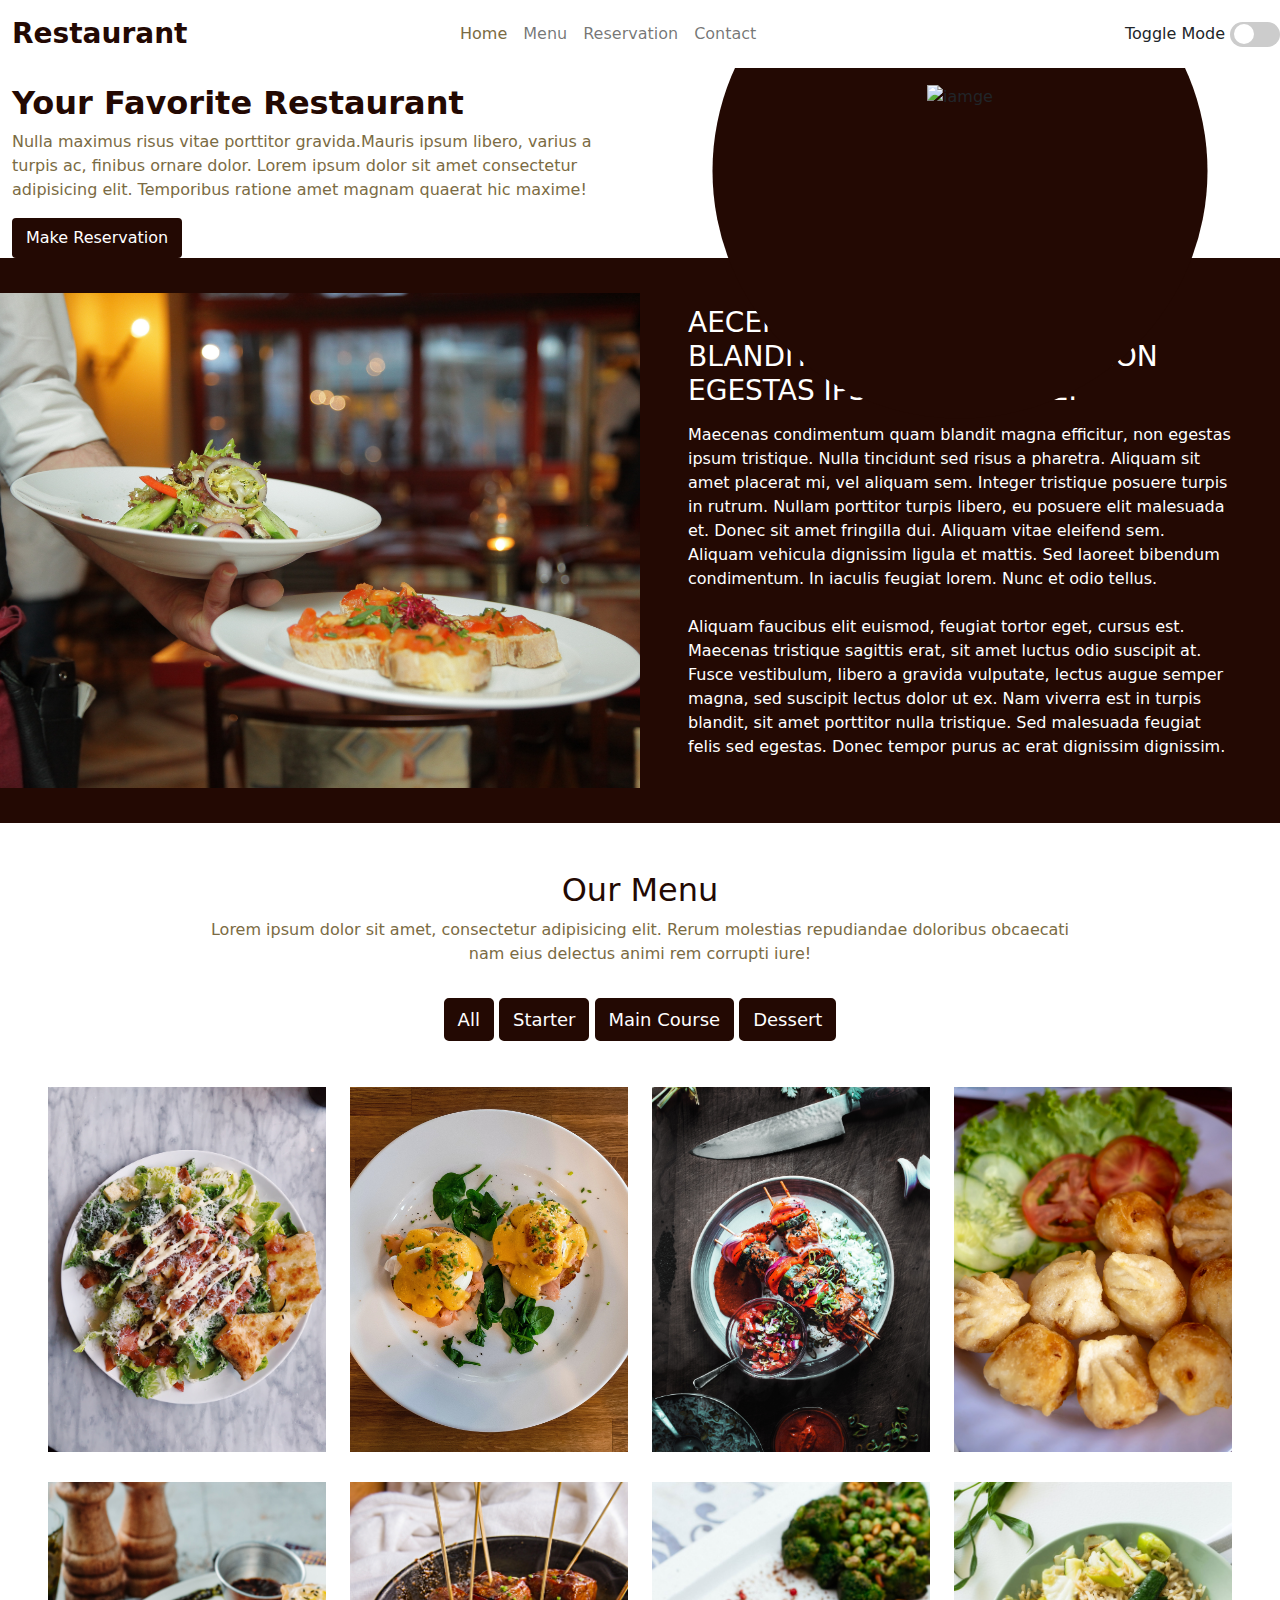
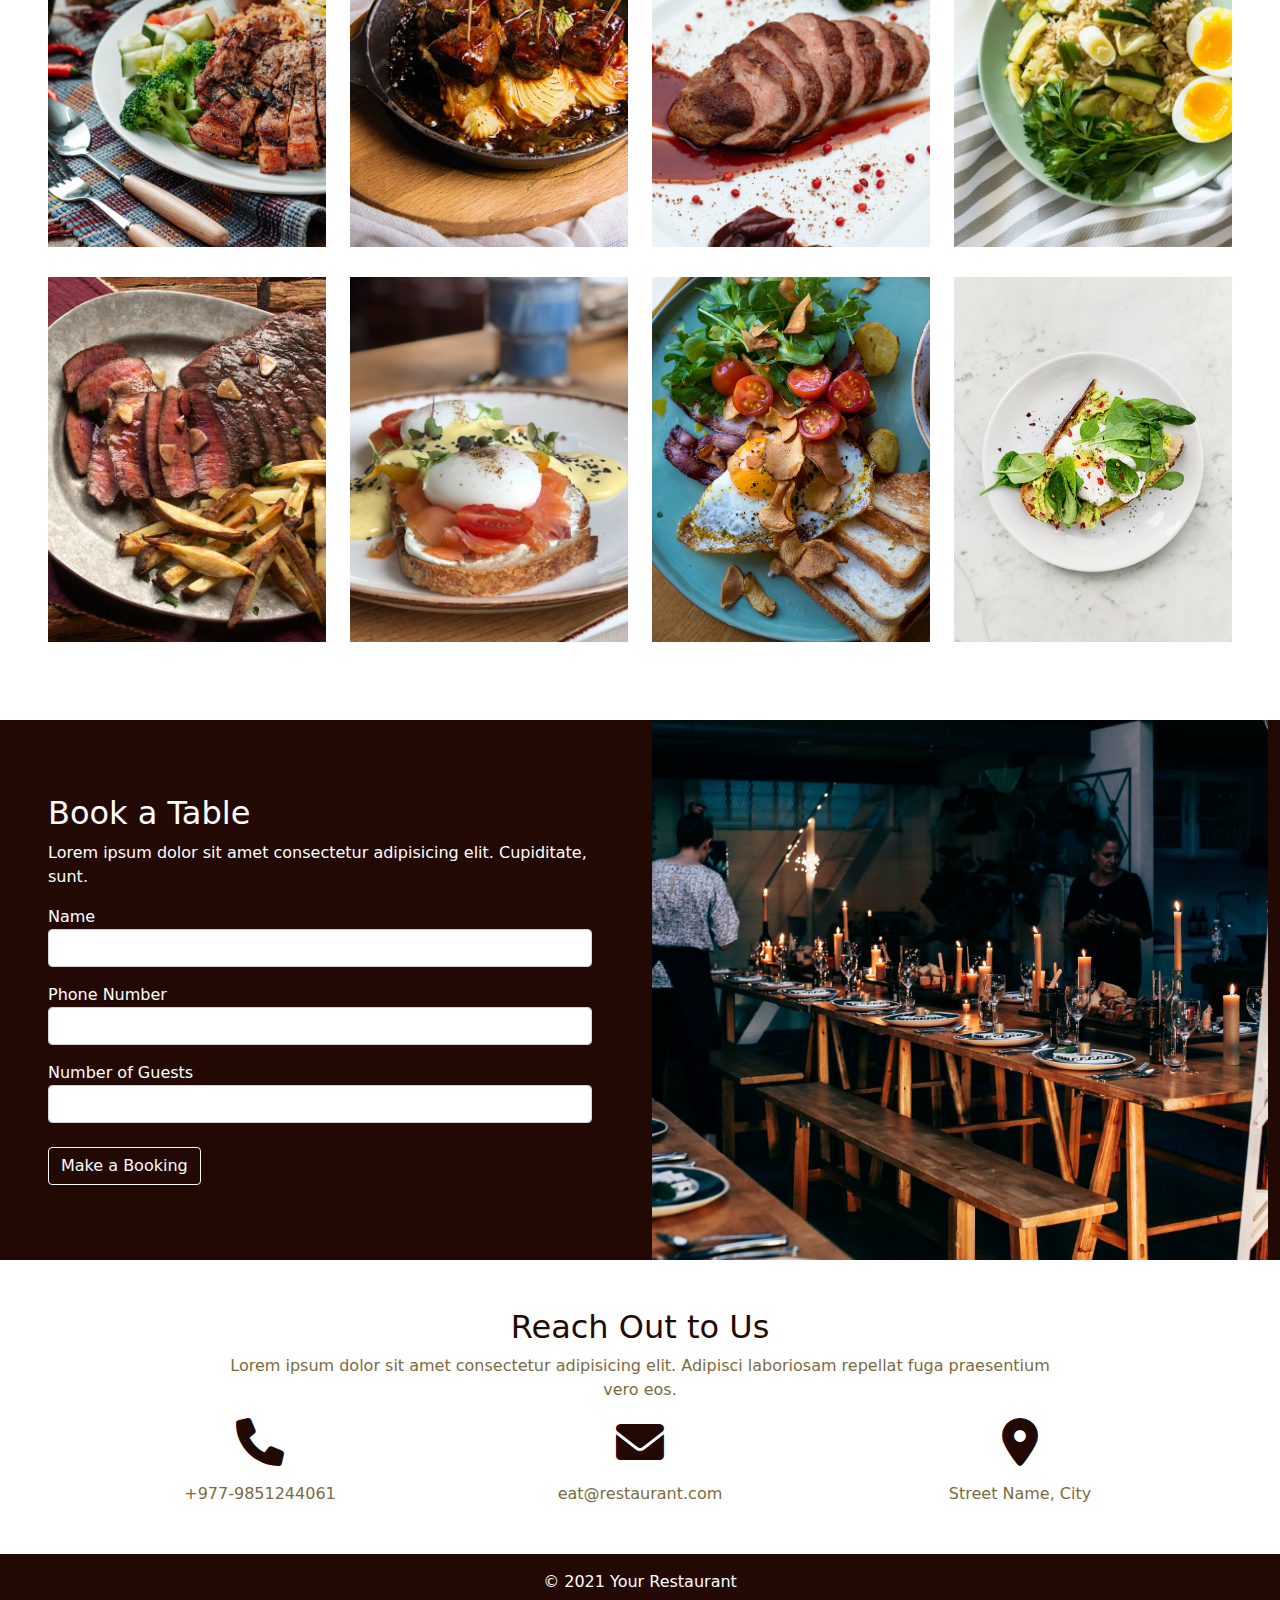
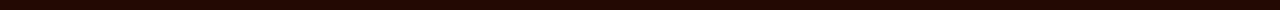
==== index.html @ 5a34866b "first commit, validation is left" ====
<!DOCTYPE html>
<html lang="en">
<head>
    <meta charset="UTF-8">
    <meta name="viewport" content="width=device-width, initial-scale=1.0">
    <meta http-equiv="X-UA-Compatible" content="ie=edge">
    <title>Document</title>

    <link rel="stylesheet" href="https://cdnjs.cloudflare.com/ajax/libs/font-awesome/6.0.0/css/all.min.css">
    <link rel="stylesheet" href="bootstrap/css/bootstrap.min.css">
    <link rel="stylesheet" href="css/style.css">

</head>
<body>
    <nav id="navigation" class="navbar navbar-expand-lg navbar-light bg-white mb-3 fixed sticky-top">
        <div class="container-fluid">
          <a class="navbar-brand fw-bold text-darkbrown fs-3" href="#">Restaurant</a>
          <button class="navbar-toggler" type="button" data-bs-toggle="collapse" data-bs-target="#navbarSupportedContent" aria-controls="navbarSupportedContent" aria-expanded="false" aria-label="Toggle navigation">
            <span class="navbar-toggler-icon"></span>
          </button>
          <div class="collapse navbar-collapse" id="navbarSupportedContent">
            <ul class="navbar-nav mx-auto mb-2 mb-lg-0">
              <li class="nav-item ">
                <a class="nav-link active text-lightbrown" aria-current="page" href="#">Home</a>
              </li>
              <li class="nav-item">
                <a class="nav-link" href="#third">Menu</a>
              </li>
              <li class="nav-item">
                    <a class="nav-link" href="#fourth">Reservation</a>
                  </li>

                  <li class="nav-item">
                        <a class="nav-link" href="#fifth">Contact</a>
                      </li>
            </ul>
          </div>
        </div>
        <div class="d-flex align-items-center w-25 justify-content-end">
        
          <p class="d-inline d-none d-lg-block">Toggle Mode</p>
         <label class="switch d-none d-lg-block">
                          <input type="checkbox"  onclick="darkMode()">
                          <span class="slider round"></span>
          </label>
        </div>
      </nav>

      <div>
    <div id="hero-banner">
                
                        
                    
            <div class="row p-0 m-0">
                <div class="col-md-6 hero-left d-flex align-items-center">
                    <div>
                    <h2 class="text-darkbrown fw-bold">Your Favorite Restaurant</h2>
                    <p class="text-lightbrown">Nulla maximus risus vitae porttitor gravida.Mauris ipsum libero, varius a turpis ac, finibus ornare dolor. Lorem ipsum dolor sit amet consectetur adipisicing elit. Temporibus ratione amet magnam quaerat hic maxime!</p>
                    <button class="btn btn-darkbrown"> Make Reservation</button>
                    </div>
                </div>
                <div class="col-md-6 hero-right text-center position-relative">
                    <img src="img/chef.png" class="img-fluid" alt="iamge">
                    <div class="circle position-absolute bg-darkbrown"></div>
                </div>
            </div>
        </div>
    

    <section id="second">
      <div class="container-fluid ">
        <div class="row bg-darkbrown d-flex align-items-center">
          <div class="image-holder col-md-6 p-0">
            <img src="img/dish.jpeg" class="img-fluid " alt="dish">
          </div>
          <div class="col-md-6 px-5 py-5 text-white">
            <h3 class="text-uppercase mb-3">aecenas condimentum quam blandit magna efficitur, non egestas ipsum tristique.</h3>
            <p>Maecenas condimentum quam blandit magna efficitur, non egestas ipsum tristique. Nulla tincidunt sed risus a pharetra. Aliquam sit amet placerat mi, vel aliquam sem. Integer tristique posuere turpis in rutrum. Nullam porttitor turpis libero, eu posuere elit malesuada et. Donec sit amet fringilla dui. Aliquam vitae eleifend sem. Aliquam vehicula dignissim ligula et mattis. Sed laoreet bibendum condimentum. In iaculis feugiat lorem. Nunc et odio tellus.<br /><br />

                Aliquam faucibus elit euismod, feugiat tortor eget, cursus est. Maecenas tristique sagittis erat, sit amet luctus odio suscipit at. Fusce vestibulum, libero a gravida vulputate, lectus augue semper magna, sed suscipit lectus dolor ut ex. Nam viverra est in turpis blandit, sit amet porttitor nulla tristique. Sed malesuada feugiat felis sed egestas. Donec tempor purus ac erat dignissim dignissim.</p>
          </div>
        </div>
      </div>
    </section>

    <section id="third" class="py-5">

 <div class="container-fluid px-5">
  
    <div class="heading text-center">
      <h2 class="text-darkbrown">Our Menu</h2>
      <p class="w-75 mx-auto text-lightbrown">Lorem ipsum dolor sit amet, consectetur adipisicing elit. Rerum molestias repudiandae doloribus obcaecati nam eius delectus animi rem corrupti iure!</p>
    </div>

    <div class="text-center pt-3">
        <button class="btn btn-darkbrown filter-button" data-filter="all">All</button>
        <button class="btn btn-darkbrown  filter-button" data-filter="starter">Starter</button>
        <button class="btn btn-darkbrown  filter-button" data-filter="maincourse">Main Course</button>
        <button class="btn btn-darkbrown  filter-button" data-filter="dessert">Dessert</button>
        
    </div>

<div class="row pt-3">

        <div class="gallery_product col-lg-3 col-md-3 col-sm-6 col-xs-6 filter starter">
          <div class="img-wrapper">  
          <img src="img/food5.jpeg">

          <div class="menu-text text-center">
              <div>
              <h5 class="p-0">Delicious Food</h5>
              <p class="p-0 m-0">Lorem ipsum dolor sit amet consectetur.</p>
              <p class="p-0 m-0">$50</p>
            </div>
          </div>
          </div>
        </div>

        <div class="gallery_product col-lg-3 col-md-3 col-sm-6 col-xs-6 filter maincourse">
            <div class="img-wrapper">  
                <img src="img/food2.jpeg">

                <div class="menu-text text-center">
                    <div>
                    <h5 class="p-0">Delicious Food</h5>
                    <p class="p-0 m-0">Lorem ipsum dolor sit amet consectetur.</p>
                    <p class="p-0 m-0">$50</p>
                  </div>
                </div>
                </div>
        </div>

        <div class="gallery_product col-lg-3 col-md-3 col-sm-6 col-xs-6 filter dessert">
            <div class="img-wrapper">  
                <img src="img/food3.jpeg">

                <div class="menu-text text-center">
                  <div>
                  <h5 class="p-0">Delicious Food</h5>
                  <p class="p-0 m-0">Lorem ipsum dolor sit amet consectetur.</p>
                  <p class="p-0 m-0">$50</p>
                </div>
              </div>
            </div>
        </div>

        <div class="gallery_product col-lg-3 col-md-3 col-sm-6 col-xs-6 filter starter">
            <div class="img-wrapper">  
                <img src="img/food4.jpeg">

                <div class="menu-text text-center">
                    <div>
                    <h5 class="p-0">Delicious Food</h5>
                    <p class="p-0 m-0">Lorem ipsum dolor sit amet consectetur.</p>
                    <p class="p-0 m-0">$50</p>
                  </div>
                </div>
                </div>
        </div>

        <div class="gallery_product col-lg-3 col-md-3 col-sm-6 col-xs-6 filter starter">
            <div class="img-wrapper">  
            <img src="img/food6.jpeg">
  
            <div class="menu-text text-center">
                <div>
                <h5 class="p-0">Delicious Food</h5>
                <p class="p-0 m-0">Lorem ipsum dolor sit amet consectetur.</p>
                <p class="p-0 m-0">$50</p>
              </div>
            </div>
            </div>
          </div>
  
          <div class="gallery_product col-lg-3 col-md-3 col-sm-6 col-xs-6 filter dessert">
              <div class="img-wrapper">  
                  <img src="img/food7.jpeg">
  
                  <div class="menu-text text-center">
                      <div>
                      <h5 class="p-0">Delicious Food</h5>
                      <p class="p-0 m-0">Lorem ipsum dolor sit amet consectetur.</p>
                      <p class="p-0 m-0">$50</p>
                    </div>
                  </div>
                  </div>
          </div>
  
          <div class="gallery_product col-lg-3 col-md-3 col-sm-6 col-xs-6 filter maincourse">
              <div class="img-wrapper">  
                  <img src="img/ffood8.jpeg">
  
                  <div class="menu-text text-center">
                    <div>
                    <h5 class="p-0">Delicious Food</h5>
                    <p class="p-0 m-0">Lorem ipsum dolor sit amet consectetur.</p>
                    <p class="p-0 m-0">$50</p>
                  </div>
                </div>
              </div>
          </div>
  
          <div class="gallery_product col-lg-3 col-md-3 col-sm-6 col-xs-6 filter dessert">
              <div class="img-wrapper">  
                  <img src="img/food9.jpeg">
  
                  <div class="menu-text text-center">
                      <div>
                      <h5 class="p-0">Delicious Food</h5>
                      <p class="p-0 m-0">Lorem ipsum dolor sit amet consectetur.</p>
                      <p class="p-0 m-0">$50</p>
                    </div>
                  </div>
                  </div>
          </div>

          <div class="gallery_product col-lg-3 col-md-3 col-sm-6 col-xs-6 filter maincourse">
              <div class="img-wrapper">  
              <img src="img/food10.jpeg">
    
              <div class="menu-text text-center">
                  <div>
                  <h5 class="p-0">Delicious Food</h5>
                  <p class="p-0 m-0">Lorem ipsum dolor sit amet consectetur.</p>
                  <p class="p-0 m-0">$50</p>
                </div>
              </div>
              </div>
            </div>
    
            <div class="gallery_product col-lg-3 col-md-3 col-sm-6 col-xs-6 filter maincourse">
                <div class="img-wrapper">  
                    <img src="img/food11.jpeg">
    
                    <div class="menu-text text-center">
                        <div>
                        <h5 class="p-0">Delicious Food</h5>
                        <p class="p-0 m-0">Lorem ipsum dolor sit amet consectetur.</p>
                        <p class="p-0 m-0">$50</p>
                      </div>
                    </div>
                    </div>
            </div>
    
            <div class="gallery_product col-lg-3 col-md-3 col-sm-6 col-xs-6 filter starter">
                <div class="img-wrapper">  
                    <img src="img/food12.jpeg">
    
                    <div class="menu-text text-center">
                      <div>
                      <h5 class="p-0">Delicious Food</h5>
                      <p class="p-0 m-0">Lorem ipsum dolor sit amet consectetur.</p>
                      <p class="p-0 m-0">$50</p>
                    </div>
                  </div>
                </div>
            </div>
    
            <div class="gallery_product col-lg-3 col-md-3 col-sm-6 col-xs-6 filter dessert">
                <div class="img-wrapper">  
                    <img src="img/food1.jpeg">
    
                    <div class="menu-text text-center">
                        <div>
                        <h5 class="p-0">Delicious Food</h5>
                        <p class="p-0 m-0">Lorem ipsum dolor sit amet consectetur.</p>
                        <p class="p-0 m-0">$50</p>
                      </div>
                    </div>
                    </div>
            </div>

    </div>
</div>
</section>

<section id="fourth" class="bg-darkbrown">
    <div class="container-fluid ">
      
      <div class="row">
      
      <div class="col-md-6 px-5 d-flex align-items-center justify-content-center py-5">
       <div>
        <h2 class="text-white">Book a Table</h2>
        <p class="text-white">Lorem ipsum dolor sit amet consectetur adipisicing elit. Cupiditate, sunt.</p>
       <form action="#">
         
          <label for="name" class="text-white">Name</label>
         <input type="text" id="name" name="name" class="form-control">

         <label for="phNumber" class="text-white mt-3">Phone Number</label>
         <input type="text" id="phNumber" name="phNumber" class="form-control">

         <label for="phNumber" class="text-white mt-3">Number of Guests</label>
         <input type="number" id="phNumber" name="phNumber" class="form-control">

         <button type="submit" class="btn btn-outline-light mt-4">Make a Booking</button>
       </form>
      </div>
    </div>

    <div class="col-md-6 image-holder">
        <img src="img/pexels-photo-4992830.jpeg" class="img-fluid" alt="">
      </div>
    </div>
    </div>
  </section>

  <section id="fifth" class="py-5">
    <div class="container">
      <div class="heading text-center">
        <h2 class="text-darkbrown">Reach Out to Us</h2>
        <p class="w-75 mx-auto text-lightbrown">Lorem ipsum dolor sit amet consectetur adipisicing elit. Adipisci laboriosam repellat fuga praesentium vero eos.</p>
      </div>
      <div class="row mt-3">
        <div class="col-md-4">
          <i class="fa fa-3x fa-phone text-darkbrown d-block text-center"></i>
          <a href="tel:+9779851244061" class="text-center d-block mt-3 text-lightbrown text-decoration-none">+977-9851244061</a>
        </div>
        <div class="col-md-4">
            <i class="fa fa-3x fa-envelope text-darkbrown d-block text-center"></i>
            <a href="mailto: eat@restaurant.com" class="text-center d-block mt-3 text-lightbrown text-decoration-none">eat@restaurant.com</a>
          </div>
          <div class="col-md-4">
              <i class="fa fa-3x fa-location-dot text-darkbrown d-block text-center"></i>
              <a href="#" class="text-center d-block mt-3 text-lightbrown text-decoration-none">Street Name, City</a>
            </div>
      </div>
    </div>
  </section>

  <section id="footer" class="bg-darkbrown">
    <div class="container-fluid p-3">
      <p class="text-white text-center p-0 m-0">&copy; 2021 Your Restaurant</p>
    </div>
  </section>

</div>

   
    <script src="//code.jquery.com/jquery-1.11.1.min.js"></script>
    <script src="bootstrap/js/bootstrap.bundle.min.js"></script>
    <script src="js/main.js"></script>
</body>
</html>
---- css/style.css ----
* {
  margin: 0;
  padding: 0;
  -webkit-box-sizing: border-box;
          box-sizing: border-box;
}

.bg-darkbrown {
  -webkit-transition: 1s;
  transition: 1s;
  background: #230903;
}

.text-darkbrown {
  color: #230903 !important;
}

.text-lightbrown {
  color: #7B6B43 !important;
}

.btn-darkbrown {
  background: #230903;
  color: white;
  border: 2px solid #230903;
}

.btn-darkbrown:hover {
  background: white;
  color: #230903;
  border: 2px solid #230903;
}

.btn-lightbrown {
  background: #7B6B43;
  color: white;
  border: 2px solid #7B6B43;
}

.btn-lightbrown:hover {
  background: white;
  color: #7B6B43;
  border: 2px solid #7B6B43;
}

body nav p {
  position: absolute;
  top: 50%;
  -webkit-transform: translateY(-50%);
          transform: translateY(-50%);
  margin-right: 55px;
}

body nav .switch {
  position: relative;
  display: inline-block;
  width: 50px;
  height: 25px;
}

body nav .switch input {
  opacity: 0;
  width: 0;
  height: 0;
}

body nav .slider {
  position: absolute;
  cursor: pointer;
  top: 0;
  left: 0;
  right: 0;
  bottom: 0;
  background-color: #ccc;
  -webkit-transition: .4s;
  transition: .4s;
  border-radius: 35px;
}

body nav .slider:before {
  position: absolute;
  content: "";
  height: 20px;
  width: 20px;
  left: 4px;
  bottom: 50%;
  -webkit-transform: translateY(50%);
          transform: translateY(50%);
  background-color: white;
  -webkit-transition: .4s;
  transition: .4s;
  border-radius: 50%;
}

body nav input:checked + .slider {
  background-color: #230903;
}

body nav input:focus + .slider {
  -webkit-box-shadow: 0 0 1px #230903;
          box-shadow: 0 0 1px #230903;
}

body nav input:checked + .slider:before {
  -webkit-transform: translateX(22px);
  transform: translate(22px, 50%);
}

body.darkmode {
  background: black;
  color: grey !important;
}

body.darkmode a {
  color: white !important;
}

body #hero-banner .hero-right img {
  position: relative;
  height: 75vh;
  width: auto;
  -o-object-fit: cover;
     object-fit: cover;
  z-index: 99;
}

body #hero-banner .hero-right .circle {
  height: 55vh;
  width: 55vh;
  top: 50%;
  left: 50%;
  -webkit-transform: translate(-50%, -50%);
          transform: translate(-50%, -50%);
  border-radius: 50%;
}

body #second .image-holder {
  height: 55vh;
  overflow: hidden;
}

body #second .image-holder img {
  height: 100%;
  width: 100%;
  -o-object-fit: cover;
     object-fit: cover;
}

body #third .gallery_product {
  position: relative;
}

body #third .gallery_product img {
  height: 365px;
  width: 100%;
  -o-object-fit: cover;
     object-fit: cover;
  display: block;
}

body #third .gallery_product .img-wrapper:before {
  content: "";
  position: absolute;
  height: 85%;
  width: 85%;
  background-color: #230903;
  opacity: 0;
  top: 50%;
  left: 50%;
  -webkit-transform: translate(-50%, -50%);
          transform: translate(-50%, -50%);
  -webkit-transition: 0.3s;
  transition: 0.3s;
}

body #third .gallery_product .img-wrapper:hover::before {
  opacity: 0.6;
  -webkit-transition: 0.3s;
  transition: 0.3s;
}

body #third .gallery_product .img-wrapper:hover .menu-text {
  opacity: 1;
  -webkit-transition: 0.3s;
  transition: 0.3s;
  top: 50%;
}

body #third .gallery_product .img-wrapper .menu-text {
  position: absolute;
  top: 60%;
  left: 50%;
  -webkit-transform: translate(-50%, -50%);
          transform: translate(-50%, -50%);
  color: white;
  opacity: 0;
  -webkit-transition: 0.3s;
  transition: 0.3s;
}

body #third .gallery_product .img-wrapper .menu-text:hover {
  opacity: 1;
}

body #third .gallery-title {
  font-size: 36px;
  color: #42B32F;
  text-align: center;
  font-weight: 500;
  margin-bottom: 70px;
}

body #third .gallery-title:after {
  content: "";
  position: absolute;
  width: 7.5%;
  left: 46.5%;
  height: 45px;
  border-bottom: 1px solid #5e5e5e;
}

body #third .filter-button {
  font-size: 18px;
  border-radius: 5px;
  text-align: center;
  color: #fff;
  margin-bottom: 30px;
}

body #third .filter-button:hover {
  font-size: 18px;
  border: 1px solid #230903;
  border-radius: 5px;
  text-align: center;
  color: #230903;
  background-color: white;
}

body #third .port-image {
  width: 100%;
}

body #third .gallery_product {
  margin-bottom: 30px;
}

body #fourth img {
  height: 60vh;
  width: 100%;
  -o-object-fit: cover;
     object-fit: cover;
}

body .white-text {
  color: white !important;
}

body .nav-background {
  background: #000 !important;
}

@media (max-width: 500px) {
  .circle {
    height: 300px !important;
    width: 300px !important;
  }
}
/*# sourceMappingURL=style.css.map */
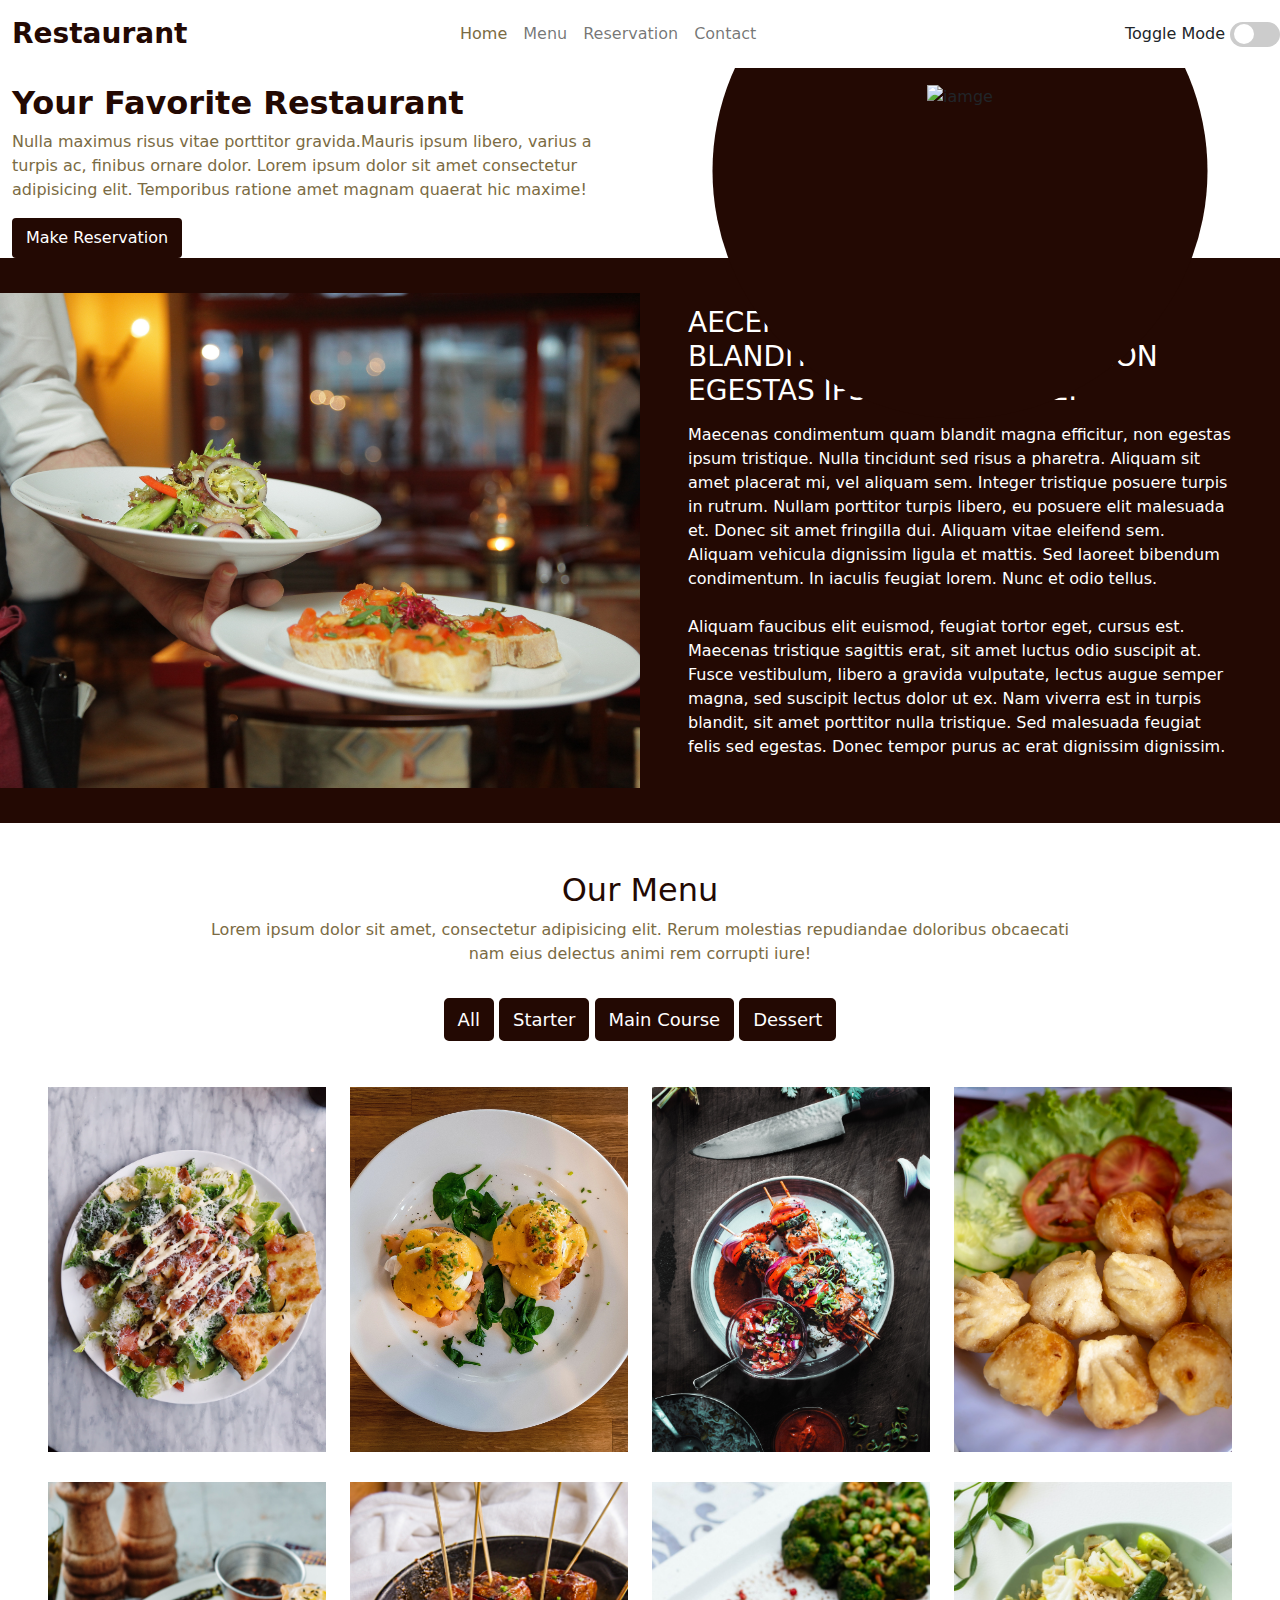
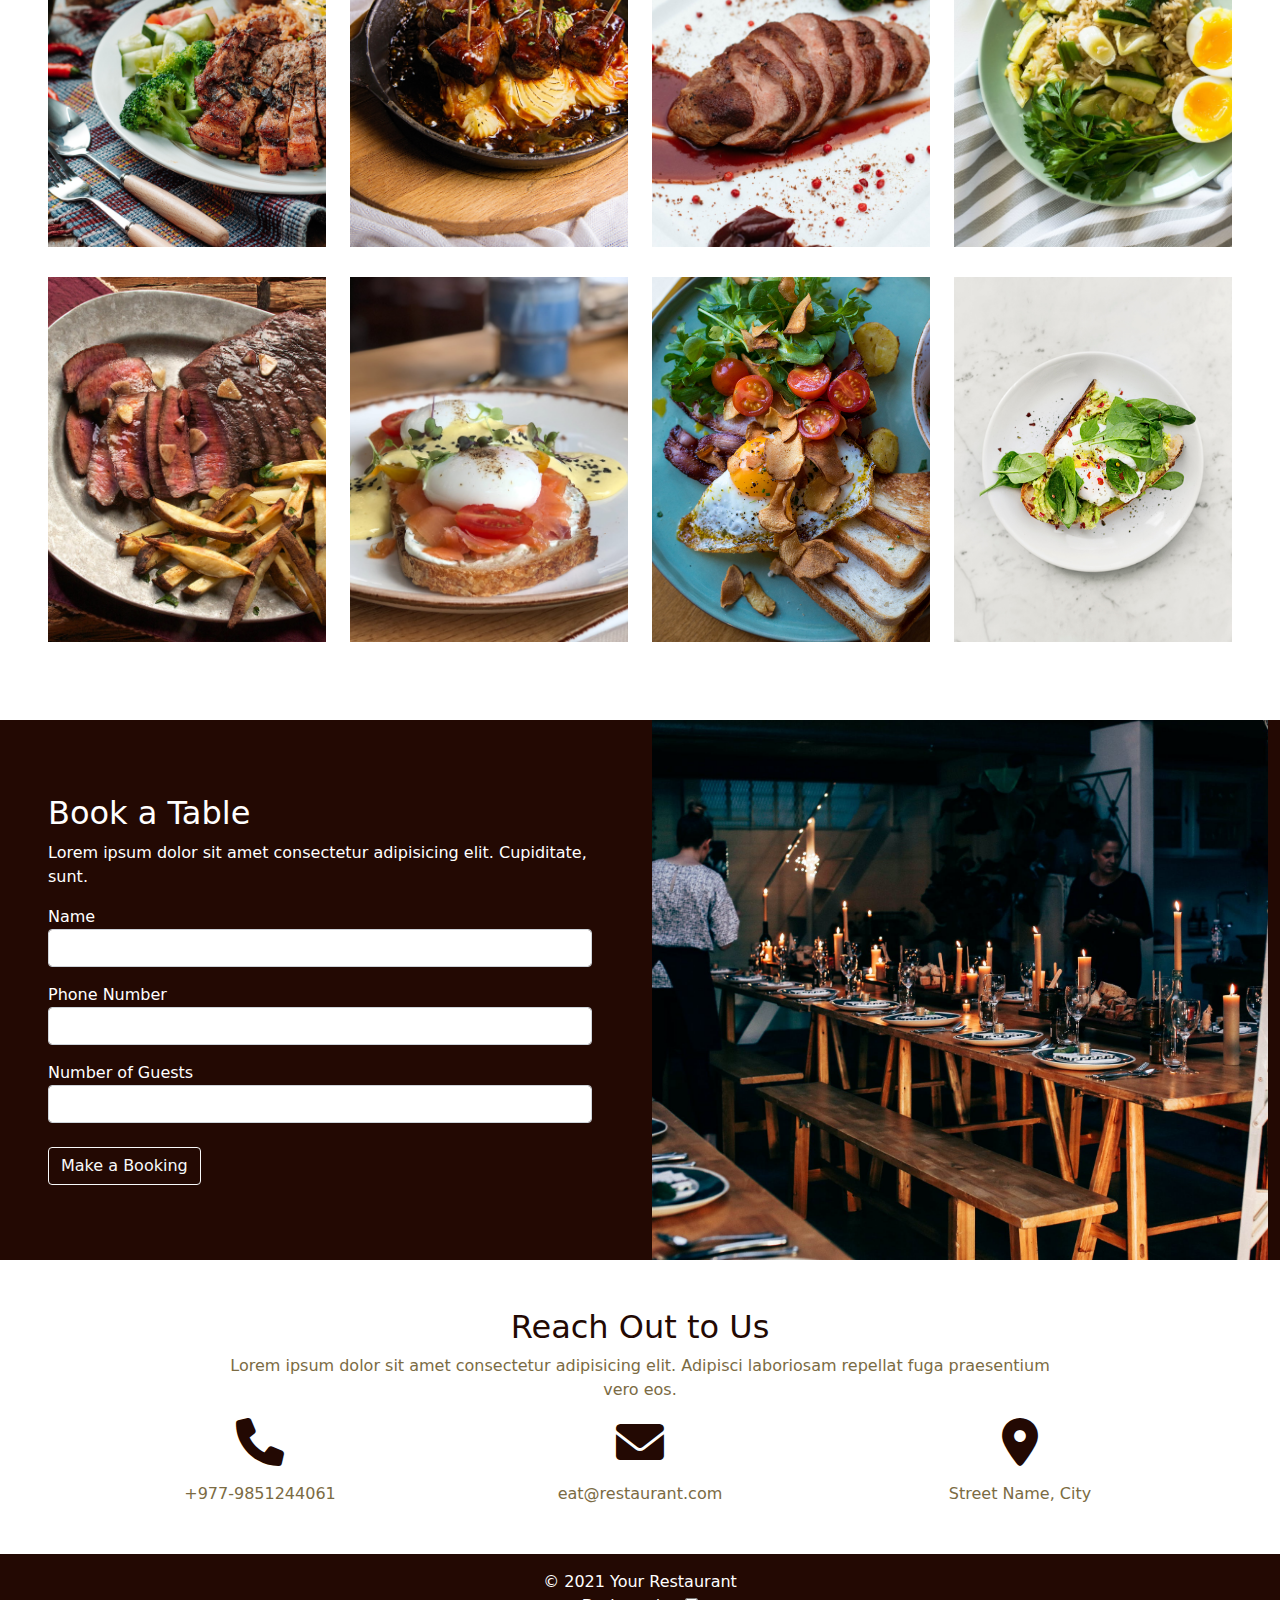
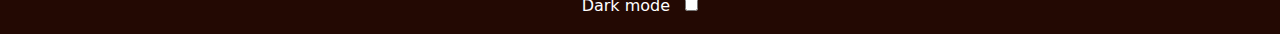
==== commit cab2145c: "dark mode checkbox added for mobile devices" ====
--- a/index.html
+++ b/index.html
@@ -332,6 +332,12 @@
   <section id="footer" class="bg-darkbrown">
     <div class="container-fluid p-3">
       <p class="text-white text-center p-0 m-0">&copy; 2021 Your Restaurant</p>
+
+      <label class="switch d-none d-lg-block text-center">
+        <a class="text-white text-decoration-none">Dark mode</a> &nbsp;
+          <input type="checkbox"  onclick="darkMode()">
+          <span class="slider round"></span>
+</label>
     </div>
   </section>
 
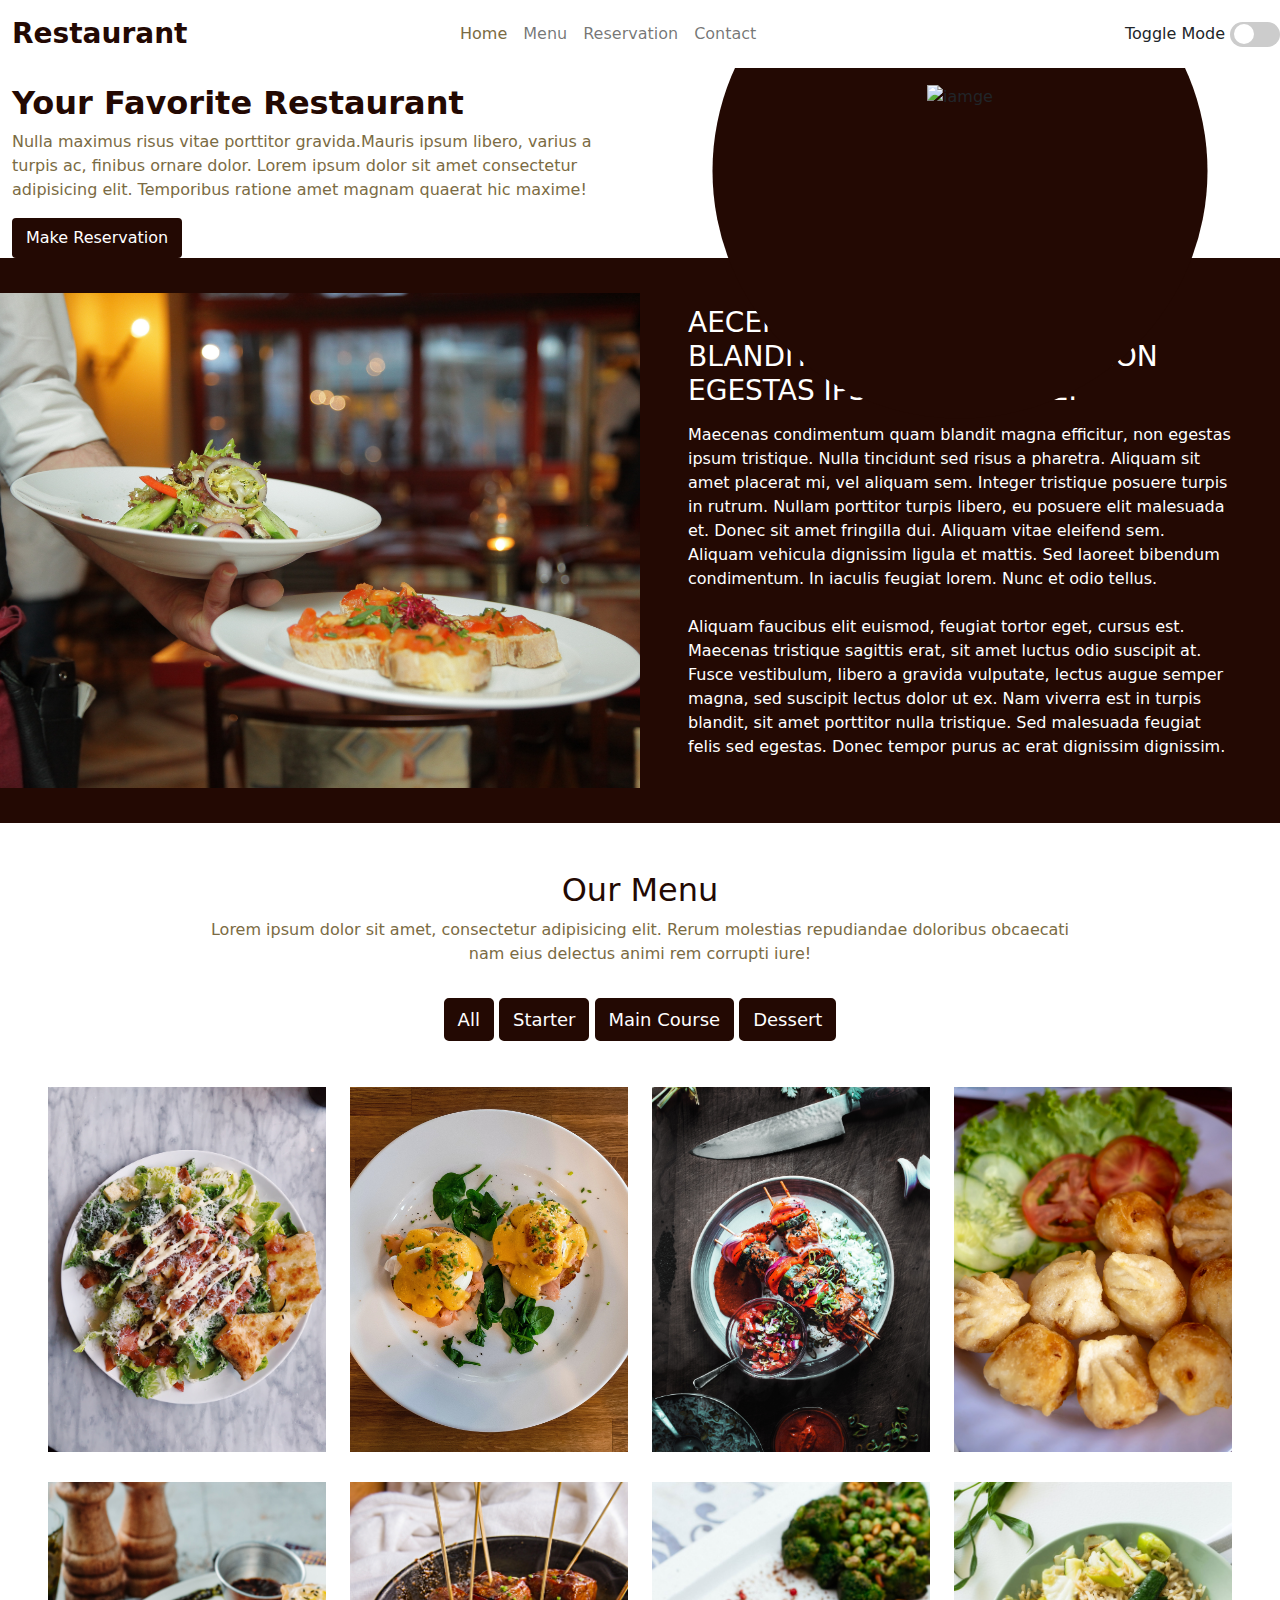
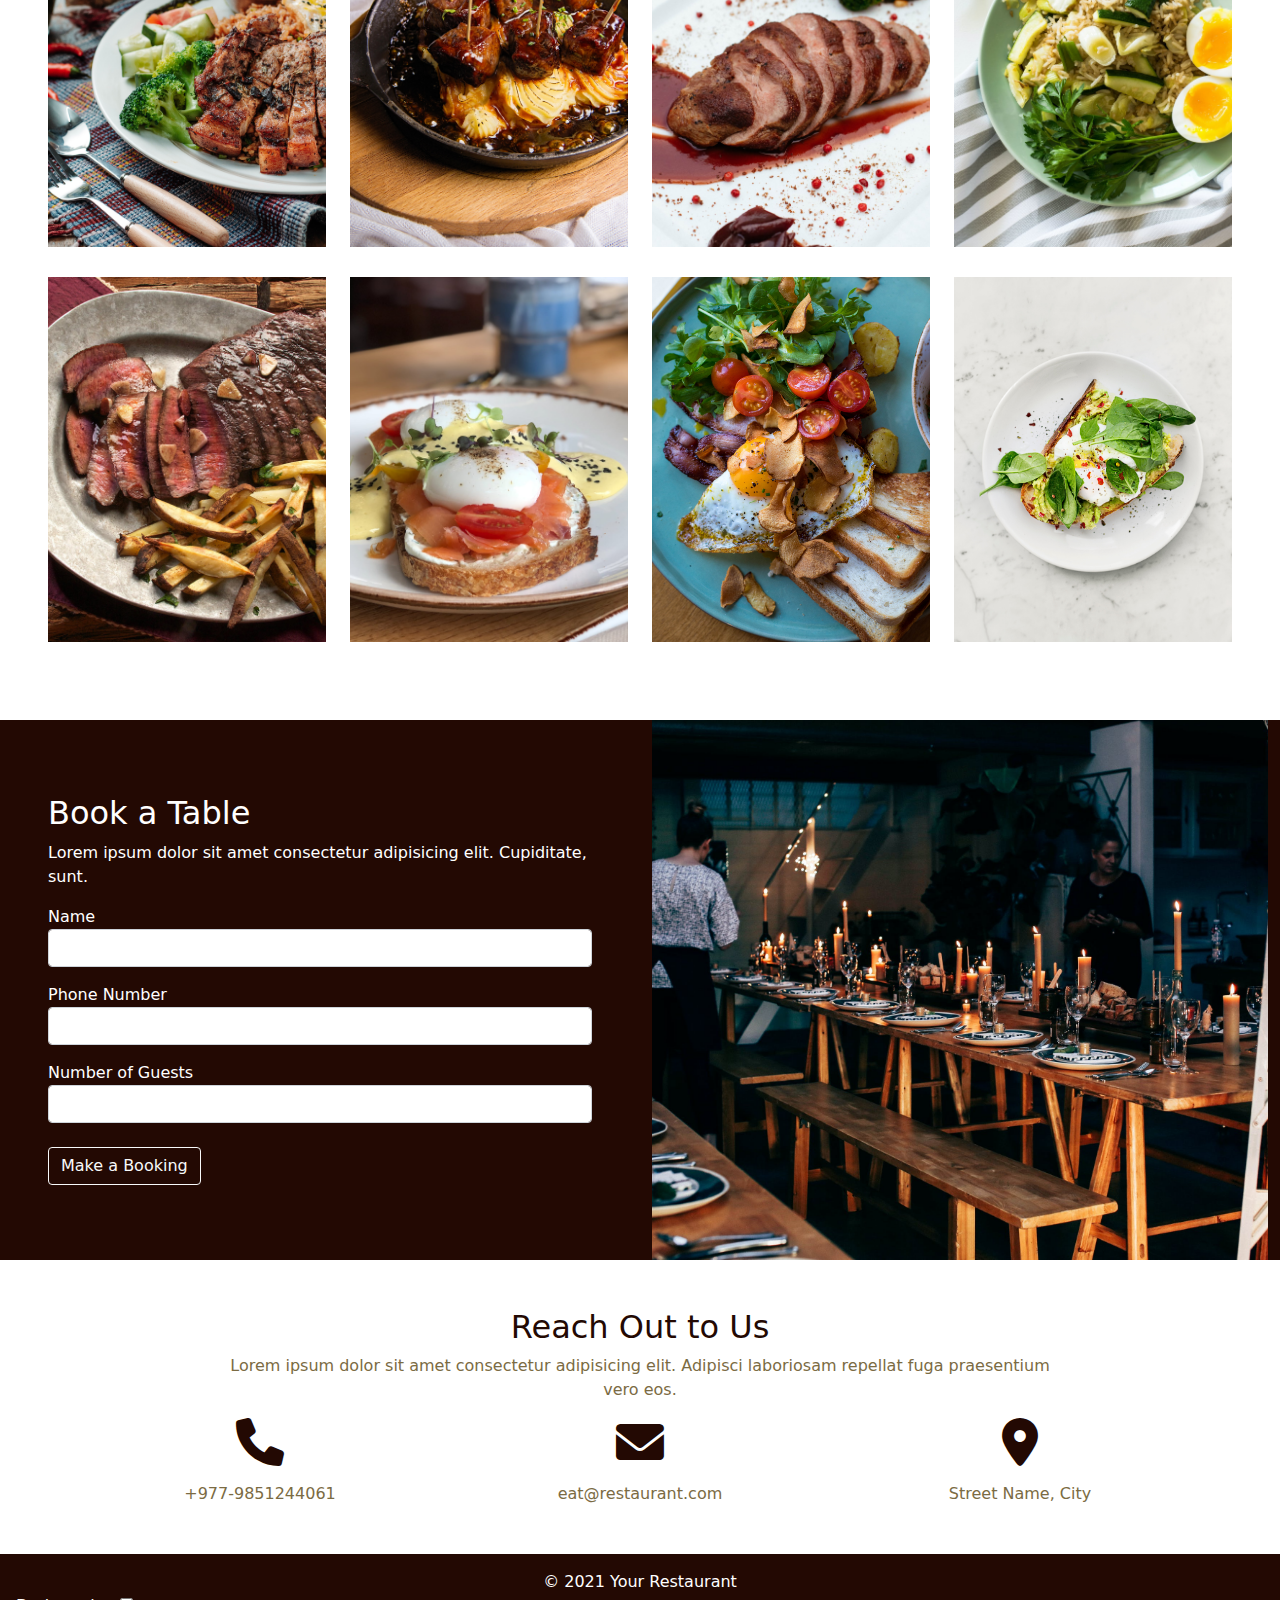
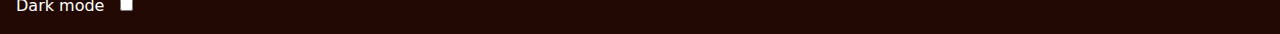
==== commit abf33a2e: "dark mode display issue solved" ====
--- a/index.html
+++ b/index.html
@@ -333,7 +333,7 @@
     <div class="container-fluid p-3">
       <p class="text-white text-center p-0 m-0">&copy; 2021 Your Restaurant</p>
 
-      <label class="switch d-none d-lg-block text-center">
+      <label class="switch text-center">
         <a class="text-white text-decoration-none">Dark mode</a> &nbsp;
           <input type="checkbox"  onclick="darkMode()">
           <span class="slider round"></span>
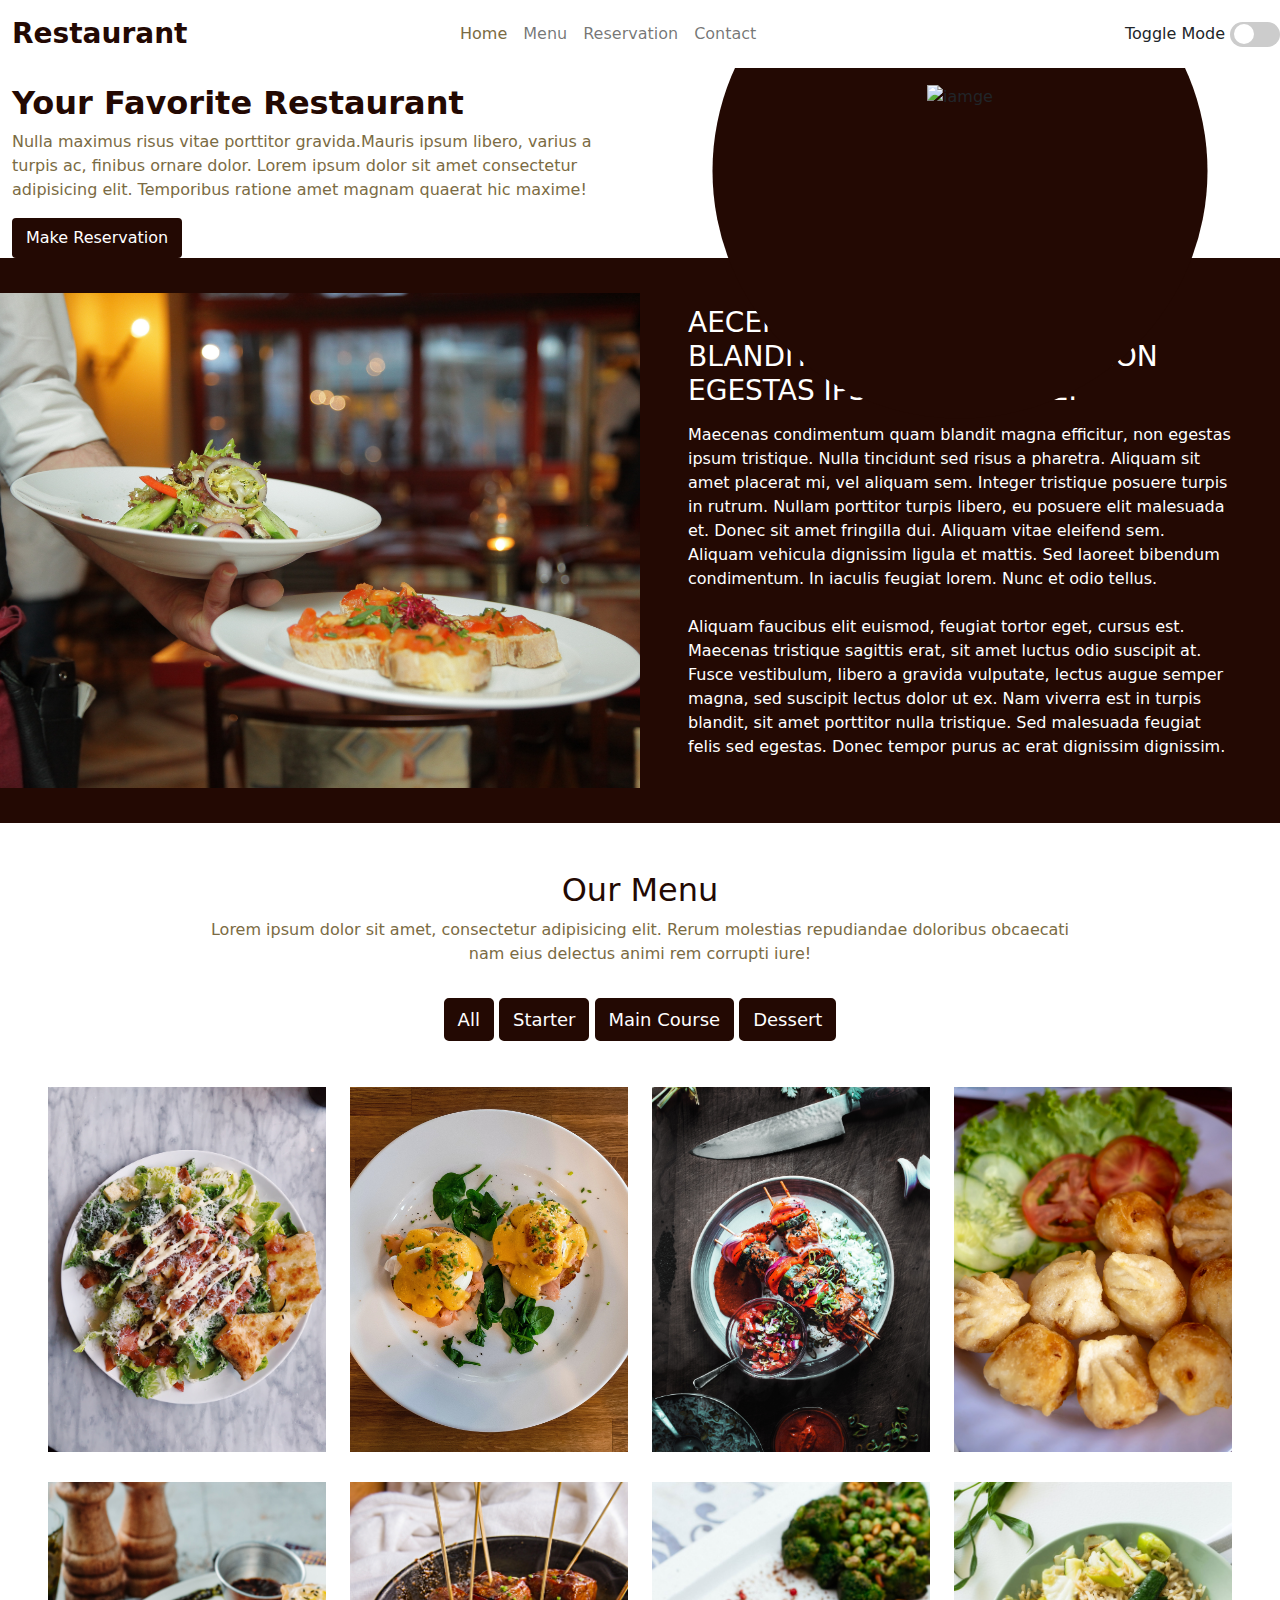
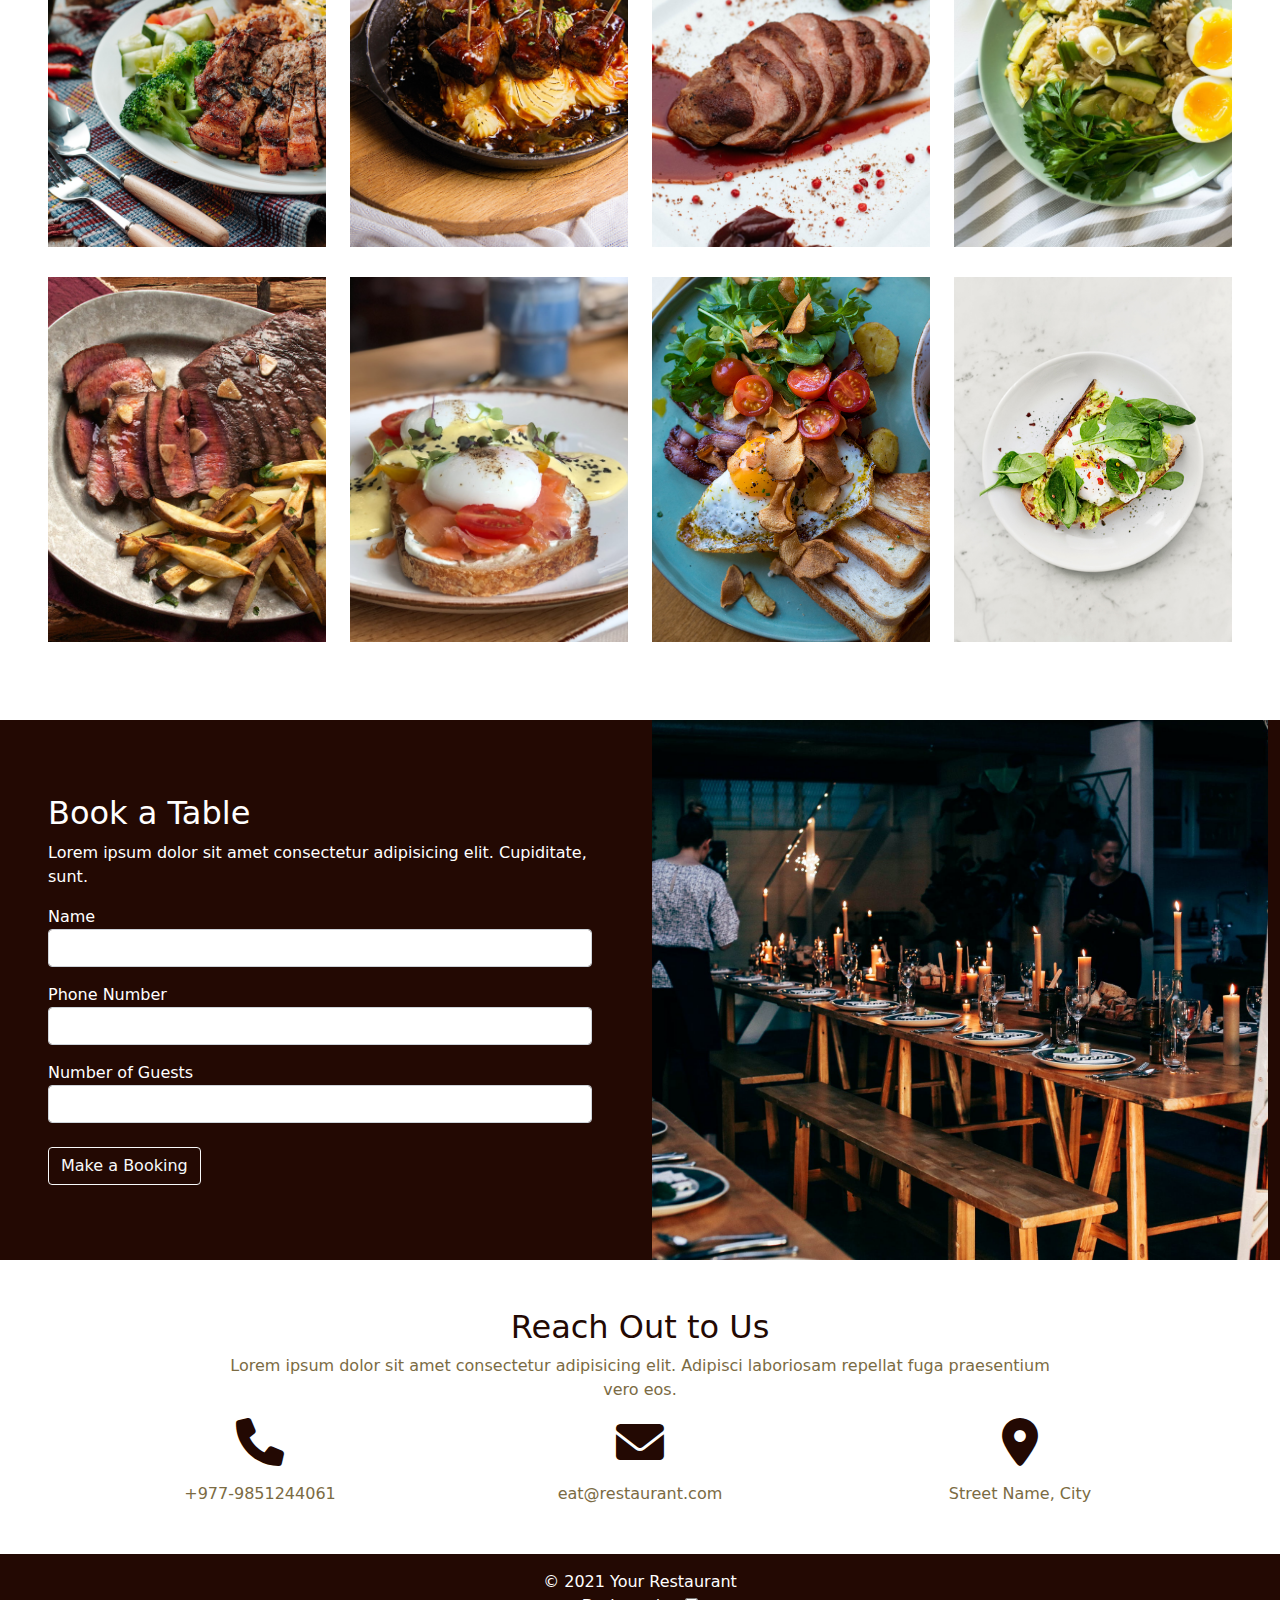
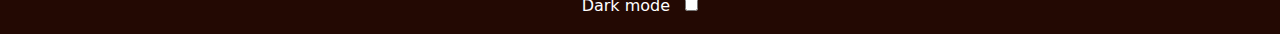
==== commit c8134244: "display align  issue resloved" ====
--- a/index.html
+++ b/index.html
@@ -333,7 +333,7 @@
     <div class="container-fluid p-3">
       <p class="text-white text-center p-0 m-0">&copy; 2021 Your Restaurant</p>
 
-      <label class="switch text-center">
+      <label class="switch d-lg-block text-center">
         <a class="text-white text-decoration-none">Dark mode</a> &nbsp;
           <input type="checkbox"  onclick="darkMode()">
           <span class="slider round"></span>
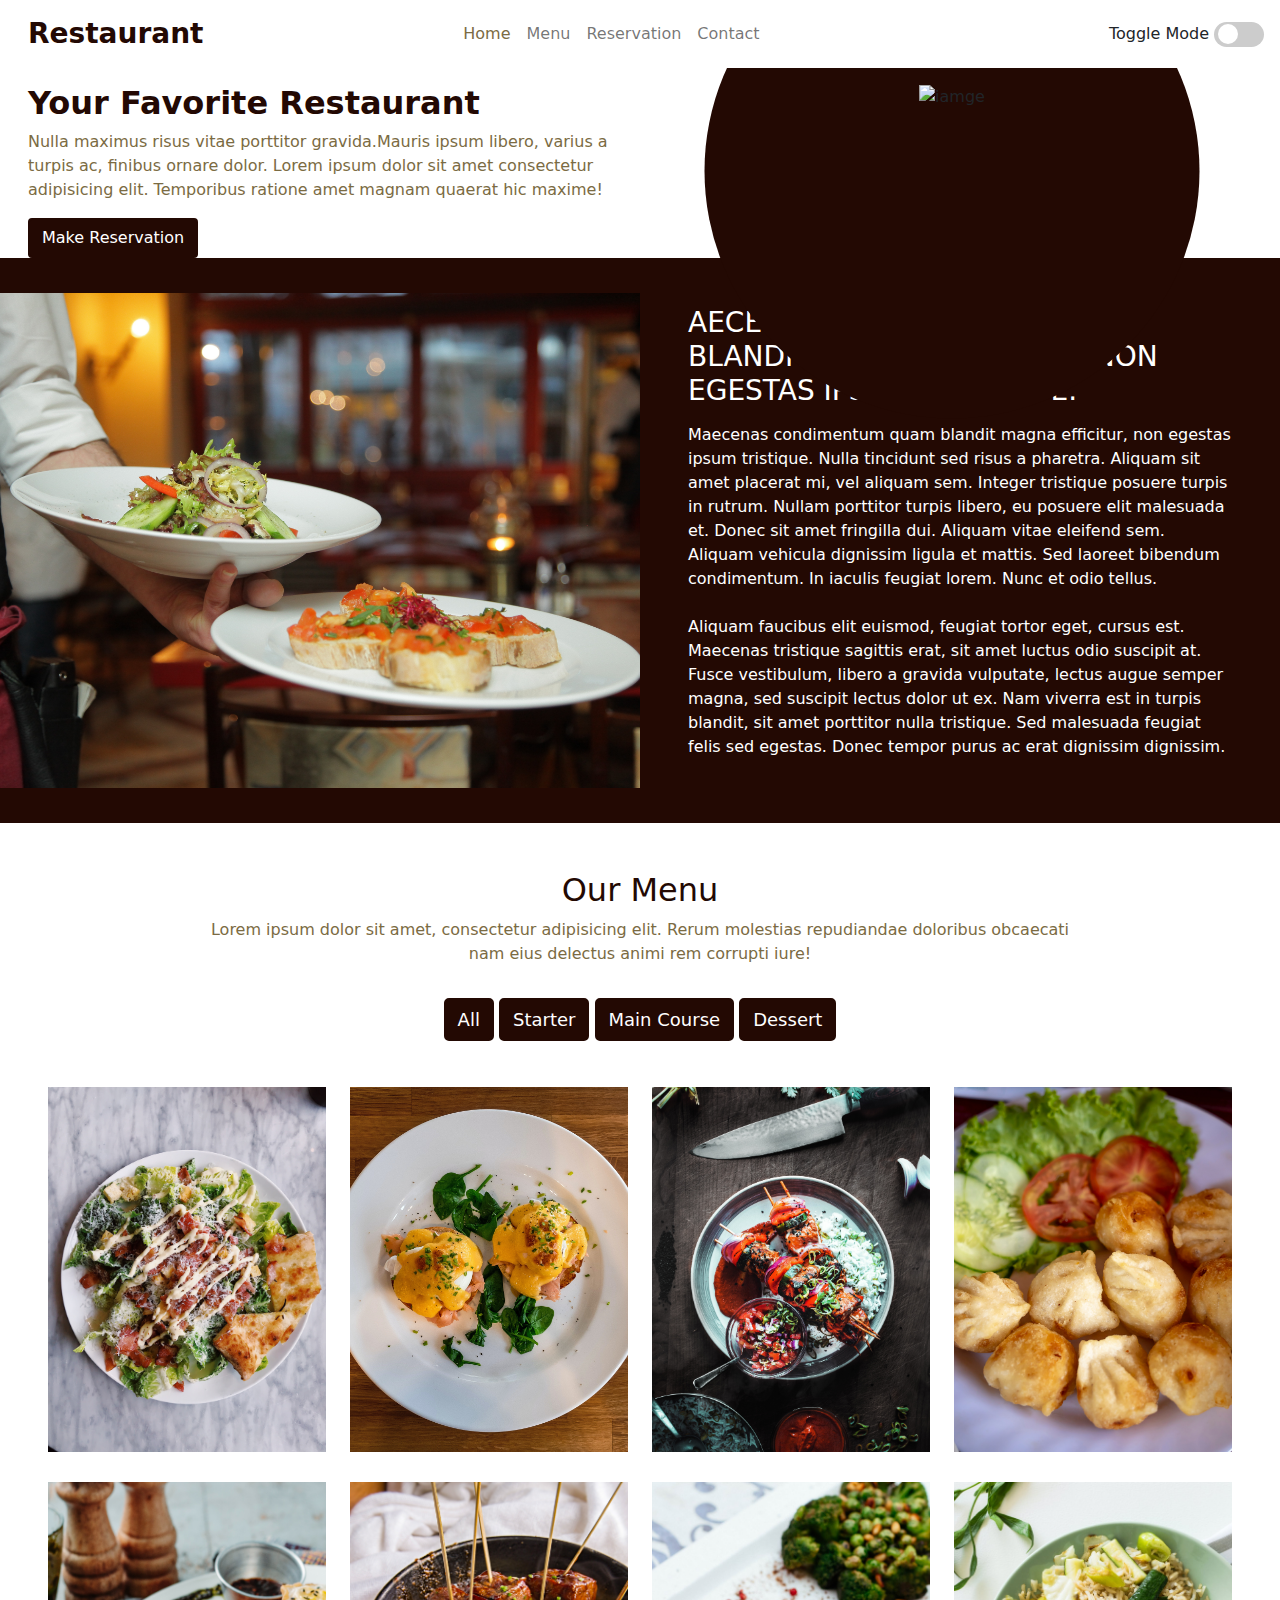
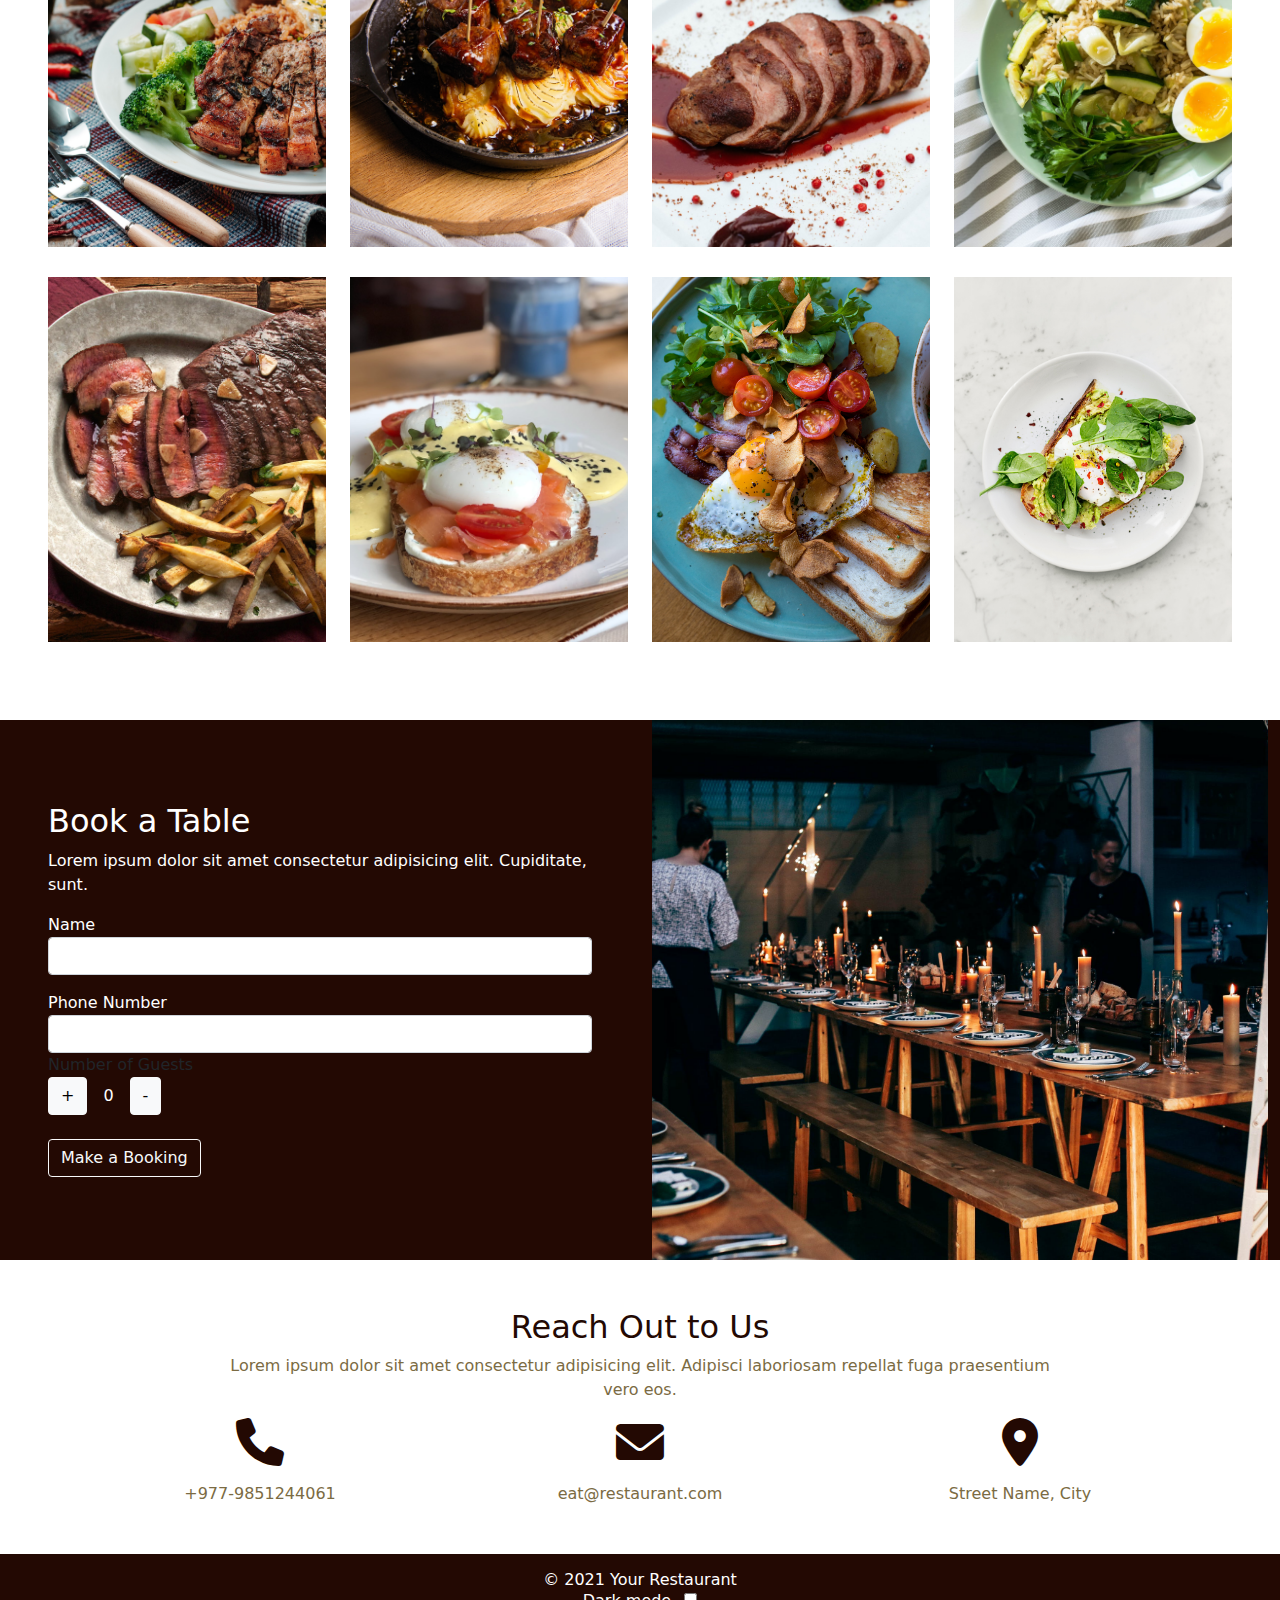
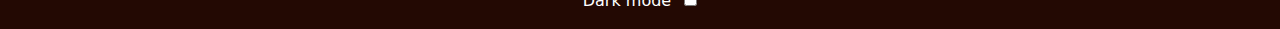
==== commit eacfb448: "js counter added and validated" ====
--- a/index.html
+++ b/index.html
@@ -12,7 +12,13 @@
 
 </head>
 <body>
-    <nav id="navigation" class="navbar navbar-expand-lg navbar-light bg-white mb-3 fixed sticky-top">
+
+  <div class="se-pre-con">
+     <div class="circle-loader"></div>
+  </div>
+
+  <div id="main">
+    <nav id="navigation" class="navbar navbar-expand-lg navbar-light bg-white mb-3 px-3 fixed sticky-top">
         <div class="container-fluid">
           <a class="navbar-brand fw-bold text-darkbrown fs-3" href="#">Restaurant</a>
           <button class="navbar-toggler" type="button" data-bs-toggle="collapse" data-bs-target="#navbarSupportedContent" aria-controls="navbarSupportedContent" aria-expanded="false" aria-label="Toggle navigation">
@@ -47,7 +53,7 @@
       </nav>
 
       <div>
-    <div id="hero-banner">
+    <div id="hero-banner" class="px-3">
                 
                         
                     
@@ -104,7 +110,7 @@
 
         <div class="gallery_product col-lg-3 col-md-3 col-sm-6 col-xs-6 filter starter">
           <div class="img-wrapper">  
-          <img src="img/food5.jpeg">
+          <img src="img/food5.jpeg" alt="menu-food">
 
           <div class="menu-text text-center">
               <div>
@@ -118,7 +124,7 @@
 
         <div class="gallery_product col-lg-3 col-md-3 col-sm-6 col-xs-6 filter maincourse">
             <div class="img-wrapper">  
-                <img src="img/food2.jpeg">
+                <img src="img/food2.jpeg" alt="menu-food">
 
                 <div class="menu-text text-center">
                     <div>
@@ -132,7 +138,7 @@
 
         <div class="gallery_product col-lg-3 col-md-3 col-sm-6 col-xs-6 filter dessert">
             <div class="img-wrapper">  
-                <img src="img/food3.jpeg">
+                <img src="img/food3.jpeg" alt="menu-food">
 
                 <div class="menu-text text-center">
                   <div>
@@ -146,7 +152,7 @@
 
         <div class="gallery_product col-lg-3 col-md-3 col-sm-6 col-xs-6 filter starter">
             <div class="img-wrapper">  
-                <img src="img/food4.jpeg">
+                <img src="img/food4.jpeg" alt="menu-food">
 
                 <div class="menu-text text-center">
                     <div>
@@ -160,7 +166,7 @@
 
         <div class="gallery_product col-lg-3 col-md-3 col-sm-6 col-xs-6 filter starter">
             <div class="img-wrapper">  
-            <img src="img/food6.jpeg">
+            <img src="img/food6.jpeg" alt="menu-food">
   
             <div class="menu-text text-center">
                 <div>
@@ -174,7 +180,7 @@
   
           <div class="gallery_product col-lg-3 col-md-3 col-sm-6 col-xs-6 filter dessert">
               <div class="img-wrapper">  
-                  <img src="img/food7.jpeg">
+                  <img src="img/food7.jpeg" alt="menu-food">
   
                   <div class="menu-text text-center">
                       <div>
@@ -188,7 +194,7 @@
   
           <div class="gallery_product col-lg-3 col-md-3 col-sm-6 col-xs-6 filter maincourse">
               <div class="img-wrapper">  
-                  <img src="img/ffood8.jpeg">
+                  <img src="img/ffood8.jpeg" alt="menu-food">
   
                   <div class="menu-text text-center">
                     <div>
@@ -202,7 +208,7 @@
   
           <div class="gallery_product col-lg-3 col-md-3 col-sm-6 col-xs-6 filter dessert">
               <div class="img-wrapper">  
-                  <img src="img/food9.jpeg">
+                  <img src="img/food9.jpeg" alt="menu-food">
   
                   <div class="menu-text text-center">
                       <div>
@@ -216,7 +222,7 @@
 
           <div class="gallery_product col-lg-3 col-md-3 col-sm-6 col-xs-6 filter maincourse">
               <div class="img-wrapper">  
-              <img src="img/food10.jpeg">
+              <img src="img/food10.jpeg" alt="menu-food">
     
               <div class="menu-text text-center">
                   <div>
@@ -230,7 +236,7 @@
     
             <div class="gallery_product col-lg-3 col-md-3 col-sm-6 col-xs-6 filter maincourse">
                 <div class="img-wrapper">  
-                    <img src="img/food11.jpeg">
+                    <img src="img/food11.jpeg" alt="menu-food">
     
                     <div class="menu-text text-center">
                         <div>
@@ -244,7 +250,7 @@
     
             <div class="gallery_product col-lg-3 col-md-3 col-sm-6 col-xs-6 filter starter">
                 <div class="img-wrapper">  
-                    <img src="img/food12.jpeg">
+                    <img src="img/food12.jpeg" alt="menu-food">
     
                     <div class="menu-text text-center">
                       <div>
@@ -258,7 +264,7 @@
     
             <div class="gallery_product col-lg-3 col-md-3 col-sm-6 col-xs-6 filter dessert">
                 <div class="img-wrapper">  
-                    <img src="img/food1.jpeg">
+                    <img src="img/food1.jpeg" alt="menu-food">
     
                     <div class="menu-text text-center">
                         <div>
@@ -291,8 +297,14 @@
          <label for="phNumber" class="text-white mt-3">Phone Number</label>
          <input type="text" id="phNumber" name="phNumber" class="form-control">
 
-         <label for="phNumber" class="text-white mt-3">Number of Guests</label>
-         <input type="number" id="phNumber" name="phNumber" class="form-control">
+         <label>Number of Guests</label>
+         <!-- <input type="number" id="noGuest" name="noGuest" class="form-control"> -->
+         <span class="d-flex align-items-center gap-3">
+           <span class="btn btn-light" id="increment">+</span>
+           <span id="nGuest" class="text-white"> 0 </span>
+           <span class="btn btn-light" id="reduction">-</span>
+           <input type="hidden" value=" " id="noGuest" name="nOfGuest">
+         </span>
 
          <button type="submit" class="btn btn-outline-light mt-4">Make a Booking</button>
        </form>
@@ -300,7 +312,7 @@
     </div>
 
     <div class="col-md-6 image-holder">
-        <img src="img/pexels-photo-4992830.jpeg" class="img-fluid" alt="">
+        <img src="img/pexels-photo-4992830.jpeg" class="img-fluid" alt="image">
       </div>
     </div>
     </div>
@@ -319,7 +331,7 @@
         </div>
         <div class="col-md-4">
             <i class="fa fa-3x fa-envelope text-darkbrown d-block text-center"></i>
-            <a href="mailto: eat@restaurant.com" class="text-center d-block mt-3 text-lightbrown text-decoration-none">eat@restaurant.com</a>
+            <a href="mailto:eat@restaurant.com" class="text-center d-block mt-3 text-lightbrown text-decoration-none">eat@restaurant.com</a>
           </div>
           <div class="col-md-4">
               <i class="fa fa-3x fa-location-dot text-darkbrown d-block text-center"></i>
@@ -331,19 +343,21 @@
 
   <section id="footer" class="bg-darkbrown">
     <div class="container-fluid p-3">
-      <p class="text-white text-center p-0 m-0">&copy; 2021 Your Restaurant</p>
-
-      <label class="switch d-lg-block text-center">
+      <h6 class="text-white text-center p-0 m-0">&copy; 2021 Your Restaurant</h6>
+
+      <label class="switch d-flex gap-1 justify-content-center">
         <a class="text-white text-decoration-none">Dark mode</a> &nbsp;
-          <input type="checkbox"  onclick="darkMode()">
-          <span class="slider round"></span>
+        <span>
+          <input type="checkbox" class="mx-auto"  onclick="darkMode()">
+        </span>
 </label>
     </div>
   </section>
 
 </div>
 
-   
+</div>
+<script src="https://cdnjs.cloudflare.com/ajax/libs/modernizr/2.8.3/modernizr.js"></script>
     <script src="//code.jquery.com/jquery-1.11.1.min.js"></script>
     <script src="bootstrap/js/bootstrap.bundle.min.js"></script>
     <script src="js/main.js"></script>
--- a/css/style.css
+++ b/css/style.css
@@ -259,6 +259,58 @@
   background: #000 !important;
 }
 
+body .no-js #loader {
+  display: none;
+}
+
+body .js #loader {
+  display: block;
+  position: absolute;
+  left: 100px;
+  top: 0;
+}
+
+body .se-pre-con {
+  position: fixed;
+  left: 0px;
+  top: 0px;
+  width: 100%;
+  height: 100%;
+  z-index: 9999;
+  background: url(https://smallenvelop.com/wp-content/uploads/2014/08/Preloader_11.gif) center no-repeat #fff;
+}
+
+body .circle-loader {
+  height: 150px;
+  width: 150px;
+  border: 15px solid;
+  border-color: #230903 #7B6B43 #230903 #7B6B43;
+  border-radius: 50%;
+  -webkit-animation-name: spin;
+          animation-name: spin;
+  -webkit-animation-duration: 10s;
+          animation-duration: 10s;
+  top: 50%;
+  left: 50%;
+  -webkit-transform: translate(-50%, -50%);
+          transform: translate(-50%, -50%);
+  position: relative;
+}
+
+@-webkit-keyframes spin {
+  100% {
+    -webkit-transform: translate(-50%, -50%) rotate(1720deg);
+            transform: translate(-50%, -50%) rotate(1720deg);
+  }
+}
+
+@keyframes spin {
+  100% {
+    -webkit-transform: translate(-50%, -50%) rotate(1720deg);
+            transform: translate(-50%, -50%) rotate(1720deg);
+  }
+}
+
 @media (max-width: 500px) {
   .circle {
     height: 300px !important;
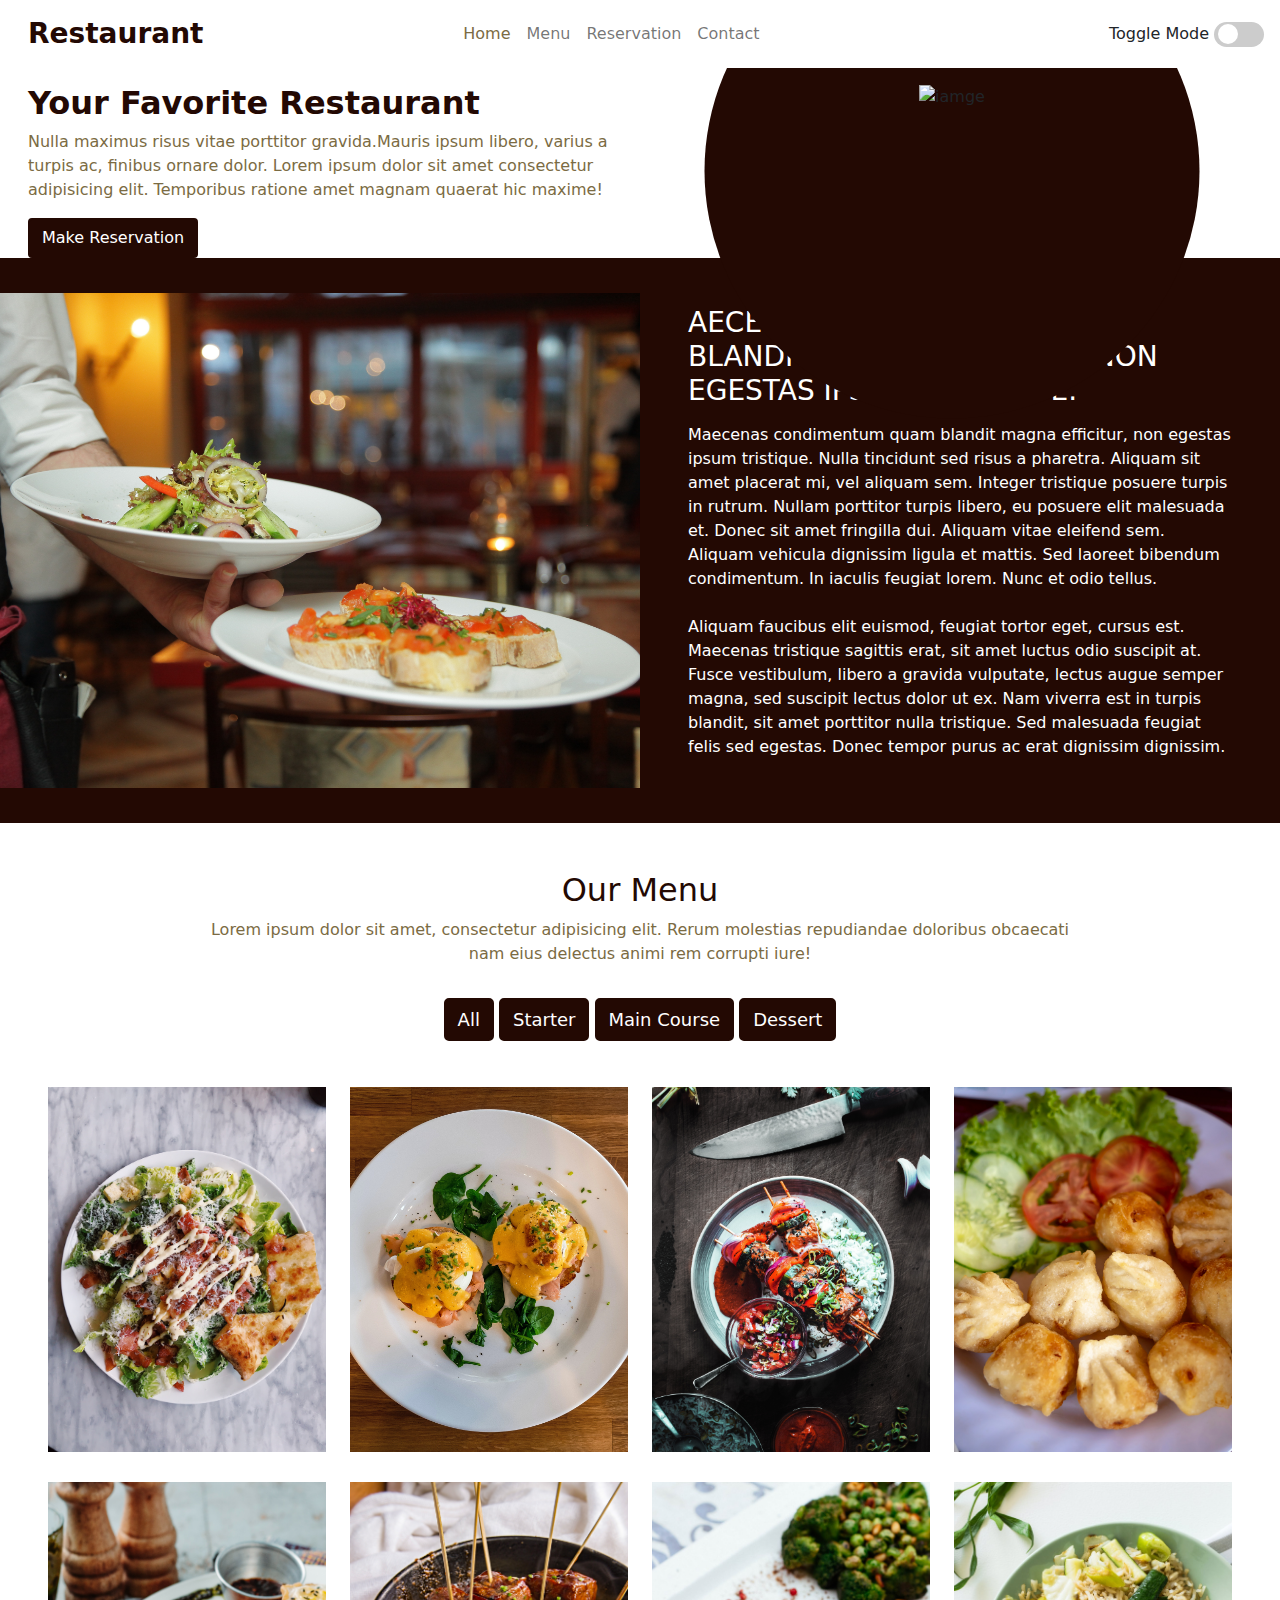
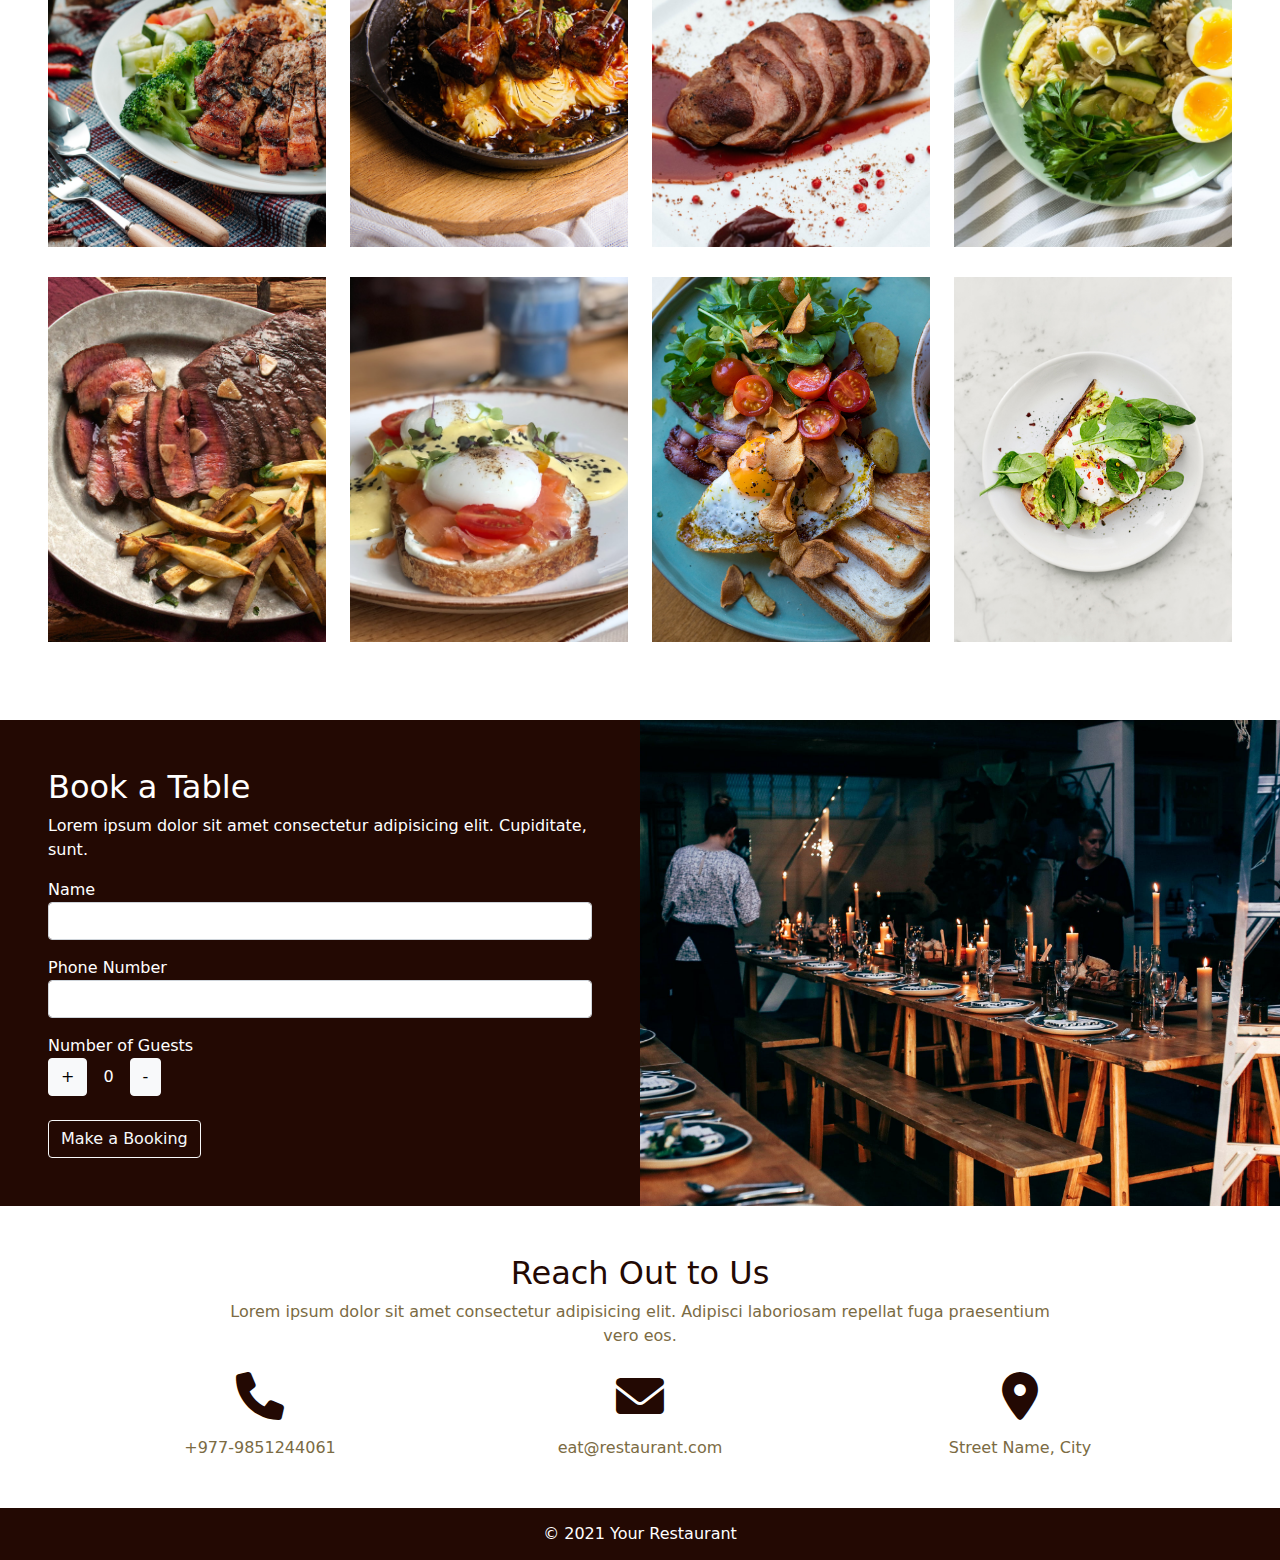
==== commit 28c8bd04: "ui improvements" ====
--- a/index.html
+++ b/index.html
@@ -18,6 +18,20 @@
   </div>
 
   <div id="main">
+    <!-- <div class="mode-toggle d-md-none d-sm-block">
+        <label class="switch d-flex gap-1 justify-content-center">
+            <a class="text-decoration-none">Dark mode</a> &nbsp;
+            <span>
+              <input type="checkbox" class="mx-auto"  onclick="darkMode()">
+            </span>
+    </label> -->
+    <div class="d-md-none d-flex align-items-center justify-content-center gap-2 p-3">
+    <p class="m-0 p-0">Toggle Mode </p>
+    <label class="switch d-sm-block d-md-none">
+        <input type="checkbox"  onclick="darkMode()">
+        <span class="slider round"></span>
+    </label>
+    </div>
     <nav id="navigation" class="navbar navbar-expand-lg navbar-light bg-white mb-3 px-3 fixed sticky-top">
         <div class="container-fluid">
           <a class="navbar-brand fw-bold text-darkbrown fs-3" href="#">Restaurant</a>
@@ -25,7 +39,7 @@
             <span class="navbar-toggler-icon"></span>
           </button>
           <div class="collapse navbar-collapse" id="navbarSupportedContent">
-            <ul class="navbar-nav mx-auto mb-2 mb-lg-0">
+            <ul class="navbar-nav mx-auto mb-2 mb-lg-0 text-center">
               <li class="nav-item ">
                 <a class="nav-link active text-lightbrown" aria-current="page" href="#">Home</a>
               </li>
@@ -58,14 +72,14 @@
                         
                     
             <div class="row p-0 m-0">
-                <div class="col-md-6 hero-left d-flex align-items-center">
+                <div class="col-lg-6 d-md-12 hero-left d-flex align-items-center">
                     <div>
                     <h2 class="text-darkbrown fw-bold">Your Favorite Restaurant</h2>
                     <p class="text-lightbrown">Nulla maximus risus vitae porttitor gravida.Mauris ipsum libero, varius a turpis ac, finibus ornare dolor. Lorem ipsum dolor sit amet consectetur adipisicing elit. Temporibus ratione amet magnam quaerat hic maxime!</p>
                     <button class="btn btn-darkbrown"> Make Reservation</button>
                     </div>
                 </div>
-                <div class="col-md-6 hero-right text-center position-relative">
+                <div class="col-lg-6 d-md-12 hero-right text-center position-relative">
                     <img src="img/chef.png" class="img-fluid" alt="iamge">
                     <div class="circle position-absolute bg-darkbrown"></div>
                 </div>
@@ -108,7 +122,7 @@
 
 <div class="row pt-3">
 
-        <div class="gallery_product col-lg-3 col-md-3 col-sm-6 col-xs-6 filter starter">
+        <div class="gallery_product col-lg-3 col-md-6 col-sm-12 col-xs-12 filter starter">
           <div class="img-wrapper">  
           <img src="img/food5.jpeg" alt="menu-food">
 
@@ -122,7 +136,7 @@
           </div>
         </div>
 
-        <div class="gallery_product col-lg-3 col-md-3 col-sm-6 col-xs-6 filter maincourse">
+        <div class="gallery_product col-lg-3 col-md-6 col-sm-12 col-xs-12 filter maincourse">
             <div class="img-wrapper">  
                 <img src="img/food2.jpeg" alt="menu-food">
 
@@ -136,7 +150,7 @@
                 </div>
         </div>
 
-        <div class="gallery_product col-lg-3 col-md-3 col-sm-6 col-xs-6 filter dessert">
+        <div class="gallery_product col-lg-3 col-md-6 col-sm-12 col-xs-12 filter dessert">
             <div class="img-wrapper">  
                 <img src="img/food3.jpeg" alt="menu-food">
 
@@ -150,7 +164,7 @@
             </div>
         </div>
 
-        <div class="gallery_product col-lg-3 col-md-3 col-sm-6 col-xs-6 filter starter">
+        <div class="gallery_product col-lg-3 col-md-6 col-sm-12 col-xs-12 filter starter">
             <div class="img-wrapper">  
                 <img src="img/food4.jpeg" alt="menu-food">
 
@@ -164,7 +178,7 @@
                 </div>
         </div>
 
-        <div class="gallery_product col-lg-3 col-md-3 col-sm-6 col-xs-6 filter starter">
+        <div class="gallery_product col-lg-3 col-md-6 col-sm-12 col-xs-12 filter starter">
             <div class="img-wrapper">  
             <img src="img/food6.jpeg" alt="menu-food">
   
@@ -178,7 +192,7 @@
             </div>
           </div>
   
-          <div class="gallery_product col-lg-3 col-md-3 col-sm-6 col-xs-6 filter dessert">
+          <div class="gallery_product col-lg-3 col-md-6 col-sm-12 col-xs-12 filter dessert">
               <div class="img-wrapper">  
                   <img src="img/food7.jpeg" alt="menu-food">
   
@@ -192,7 +206,7 @@
                   </div>
           </div>
   
-          <div class="gallery_product col-lg-3 col-md-3 col-sm-6 col-xs-6 filter maincourse">
+          <div class="gallery_product col-lg-3 col-md-6 col-sm-12 col-xs-12 filter maincourse">
               <div class="img-wrapper">  
                   <img src="img/ffood8.jpeg" alt="menu-food">
   
@@ -206,7 +220,7 @@
               </div>
           </div>
   
-          <div class="gallery_product col-lg-3 col-md-3 col-sm-6 col-xs-6 filter dessert">
+          <div class="gallery_product col-lg-3 col-md-6 col-sm-12 col-xs-12 filter dessert">
               <div class="img-wrapper">  
                   <img src="img/food9.jpeg" alt="menu-food">
   
@@ -220,7 +234,7 @@
                   </div>
           </div>
 
-          <div class="gallery_product col-lg-3 col-md-3 col-sm-6 col-xs-6 filter maincourse">
+          <div class="gallery_product col-lg-3 col-md-6 col-sm-12 col-xs-12 filter maincourse">
               <div class="img-wrapper">  
               <img src="img/food10.jpeg" alt="menu-food">
     
@@ -234,7 +248,7 @@
               </div>
             </div>
     
-            <div class="gallery_product col-lg-3 col-md-3 col-sm-6 col-xs-6 filter maincourse">
+            <div class="gallery_product col-lg-3 col-md-6 col-sm-12 col-xs-12 filter maincourse">
                 <div class="img-wrapper">  
                     <img src="img/food11.jpeg" alt="menu-food">
     
@@ -248,7 +262,7 @@
                     </div>
             </div>
     
-            <div class="gallery_product col-lg-3 col-md-3 col-sm-6 col-xs-6 filter starter">
+            <div class="gallery_product col-lg-3 col-md-6 col-sm-12 col-xs-12 filter starter">
                 <div class="img-wrapper">  
                     <img src="img/food12.jpeg" alt="menu-food">
     
@@ -262,7 +276,7 @@
                 </div>
             </div>
     
-            <div class="gallery_product col-lg-3 col-md-3 col-sm-6 col-xs-6 filter dessert">
+            <div class="gallery_product col-lg-3 col-md-6 col-sm-12 col-xs-12 filter dessert">
                 <div class="img-wrapper">  
                     <img src="img/food1.jpeg" alt="menu-food">
     
@@ -297,7 +311,7 @@
          <label for="phNumber" class="text-white mt-3">Phone Number</label>
          <input type="text" id="phNumber" name="phNumber" class="form-control">
 
-         <label>Number of Guests</label>
+         <label class="text-white mt-3">Number of Guests</label>
          <!-- <input type="number" id="noGuest" name="noGuest" class="form-control"> -->
          <span class="d-flex align-items-center gap-3">
            <span class="btn btn-light" id="increment">+</span>
@@ -311,8 +325,8 @@
       </div>
     </div>
 
-    <div class="col-md-6 image-holder">
-        <img src="img/pexels-photo-4992830.jpeg" class="img-fluid" alt="image">
+    <div class="col-md-6 image-holder p-0">
+        <img src="img/pexels-photo-4992830.jpeg" class="img-fluid h-100" alt="image">
       </div>
     </div>
     </div>
@@ -325,15 +339,15 @@
         <p class="w-75 mx-auto text-lightbrown">Lorem ipsum dolor sit amet consectetur adipisicing elit. Adipisci laboriosam repellat fuga praesentium vero eos.</p>
       </div>
       <div class="row mt-3">
-        <div class="col-md-4">
+        <div class="col-md-4 mt-2">
           <i class="fa fa-3x fa-phone text-darkbrown d-block text-center"></i>
           <a href="tel:+9779851244061" class="text-center d-block mt-3 text-lightbrown text-decoration-none">+977-9851244061</a>
         </div>
-        <div class="col-md-4">
+        <div class="col-md-4 mt-2">
             <i class="fa fa-3x fa-envelope text-darkbrown d-block text-center"></i>
             <a href="mailto:eat@restaurant.com" class="text-center d-block mt-3 text-lightbrown text-decoration-none">eat@restaurant.com</a>
           </div>
-          <div class="col-md-4">
+          <div class="col-md-4 mt-2">
               <i class="fa fa-3x fa-location-dot text-darkbrown d-block text-center"></i>
               <a href="#" class="text-center d-block mt-3 text-lightbrown text-decoration-none">Street Name, City</a>
             </div>
@@ -344,13 +358,6 @@
   <section id="footer" class="bg-darkbrown">
     <div class="container-fluid p-3">
       <h6 class="text-white text-center p-0 m-0">&copy; 2021 Your Restaurant</h6>
-
-      <label class="switch d-flex gap-1 justify-content-center">
-        <a class="text-white text-decoration-none">Dark mode</a> &nbsp;
-        <span>
-          <input type="checkbox" class="mx-auto"  onclick="darkMode()">
-        </span>
-</label>
     </div>
   </section>
 
--- a/css/style.css
+++ b/css/style.css
@@ -43,28 +43,20 @@
   border: 2px solid #7B6B43;
 }
 
-body nav p {
-  position: absolute;
-  top: 50%;
-  -webkit-transform: translateY(-50%);
-          transform: translateY(-50%);
-  margin-right: 55px;
-}
-
-body nav .switch {
+body .switch {
   position: relative;
   display: inline-block;
   width: 50px;
   height: 25px;
 }
 
-body nav .switch input {
+body .switch input {
   opacity: 0;
   width: 0;
   height: 0;
 }
 
-body nav .slider {
+body .slider {
   position: absolute;
   cursor: pointer;
   top: 0;
@@ -77,7 +69,7 @@
   border-radius: 35px;
 }
 
-body nav .slider:before {
+body .slider:before {
   position: absolute;
   content: "";
   height: 20px;
@@ -92,18 +84,26 @@
   border-radius: 50%;
 }
 
-body nav input:checked + .slider {
+body input:checked + .slider {
   background-color: #230903;
 }
 
-body nav input:focus + .slider {
+body input:focus + .slider {
   -webkit-box-shadow: 0 0 1px #230903;
           box-shadow: 0 0 1px #230903;
 }
 
-body nav input:checked + .slider:before {
+body input:checked + .slider:before {
   -webkit-transform: translateX(22px);
   transform: translate(22px, 50%);
+}
+
+body nav p {
+  position: absolute;
+  top: 50%;
+  -webkit-transform: translateY(-50%);
+          transform: translateY(-50%);
+  margin-right: 55px;
 }
 
 body.darkmode {
@@ -290,6 +290,10 @@
           animation-name: spin;
   -webkit-animation-duration: 10s;
           animation-duration: 10s;
+  -webkit-animation-iteration-count: infinite;
+          animation-iteration-count: infinite;
+  -webkit-animation-timing-function: linear;
+          animation-timing-function: linear;
   top: 50%;
   left: 50%;
   -webkit-transform: translate(-50%, -50%);
